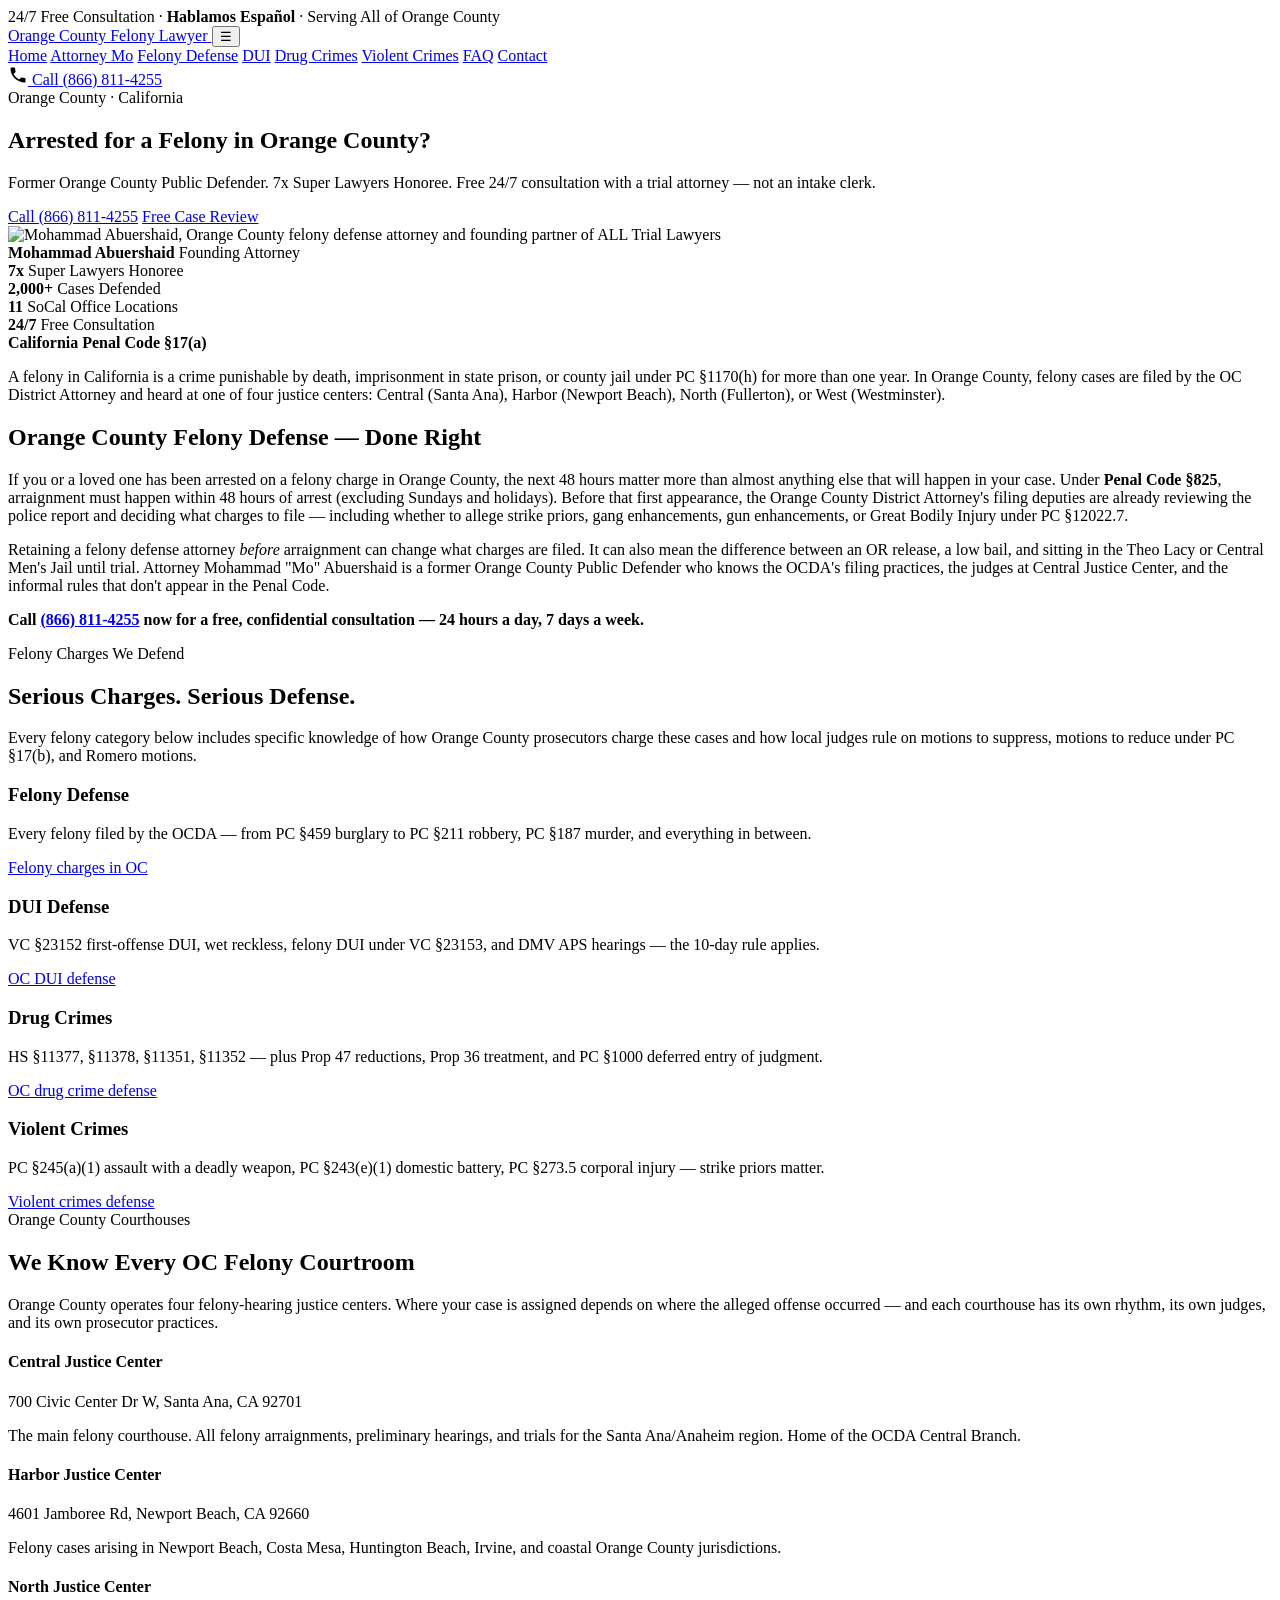
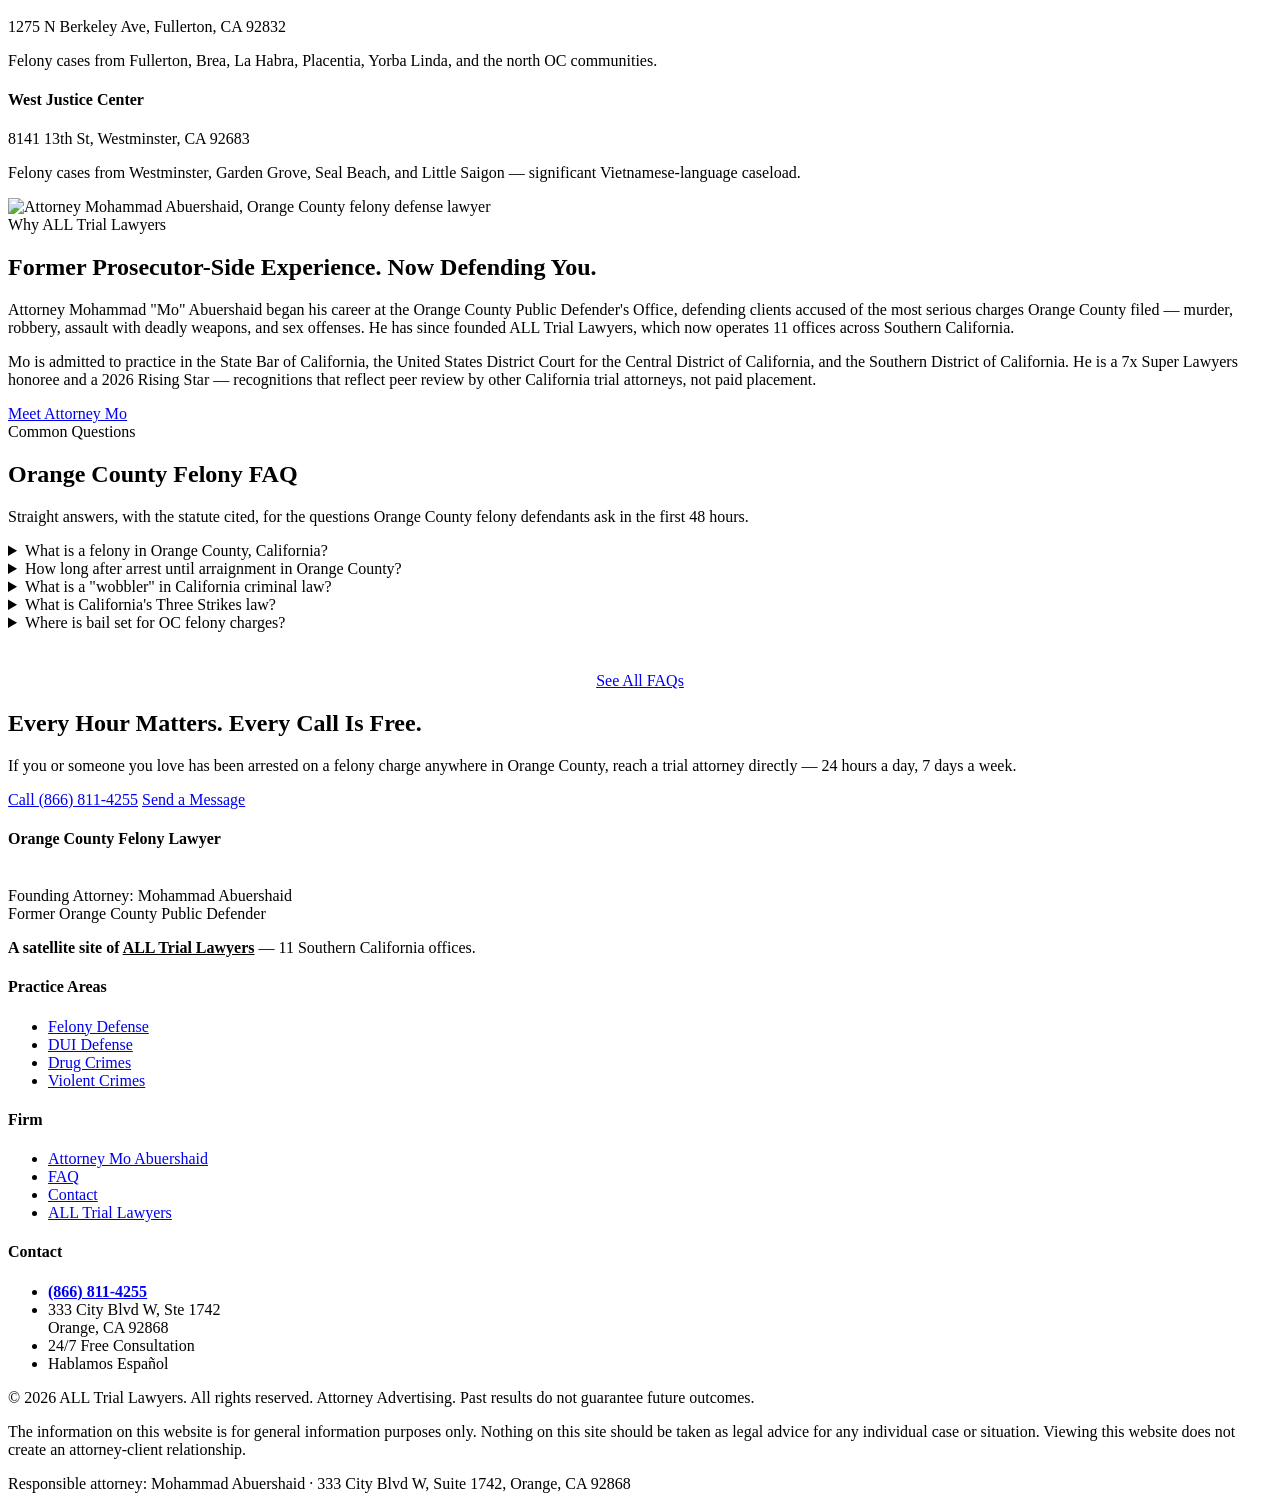
==== index.html @ 7aaa699f "Add files via upload" ====
<!DOCTYPE html>
<html lang="en">
<head>
<meta charset="UTF-8">
<meta name="viewport" content="width=device-width, initial-scale=1.0">
<title>Orange County Felony Lawyer | Mohammad Abuershaid | ALL Trial Lawyers</title>
<meta name="description" content="Facing felony charges in Orange County? Attorney Mohammad Abuershaid — former OC Public Defender, 7x Super Lawyers honoree — defends clients at Central Justice Center, Harbor, North, and West Justice Centers. Call 866-811-4255 for a free consultation.">
<meta name="robots" content="index, follow, max-image-preview:large">
<meta name="author" content="Mohammad Abuershaid">
<link rel="canonical" href="https://orangecountyfelonylawyer.com/">

<!-- Open Graph -->
<meta property="og:type" content="website">
<meta property="og:url" content="https://orangecountyfelonylawyer.com/">
<meta property="og:title" content="Orange County Felony Lawyer | Mohammad Abuershaid">
<meta property="og:description" content="Former OC Public Defender now defending Orange County clients facing felony charges. Free consultation 24/7. Call 866-811-4255.">
<meta property="og:image" content="https://orangecountyfelonylawyer.com/assets/img/mo-abuershaid.png">
<meta property="og:site_name" content="Orange County Felony Lawyer">

<!-- Twitter -->
<meta name="twitter:card" content="summary_large_image">
<meta name="twitter:title" content="Orange County Felony Lawyer | Mohammad Abuershaid">
<meta name="twitter:description" content="Former OC Public Defender. 7x Super Lawyers. Defending felony charges across Orange County.">
<meta name="twitter:image" content="https://orangecountyfelonylawyer.com/assets/img/mo-abuershaid.png">

<!-- Fonts -->
<link rel="preconnect" href="https://fonts.googleapis.com">
<link rel="preconnect" href="https://fonts.gstatic.com" crossorigin>
<link href="https://fonts.googleapis.com/css2?family=Playfair+Display:wght@600;700;800&family=Source+Sans+3:wght@300;400;500;600;700&display=swap" rel="stylesheet">

<link rel="stylesheet" href="/assets/css/style.css">
<link rel="icon" type="image/png" href="/assets/img/mo-abuershaid.png">

<!-- Schema.org: LegalService + Attorney + WebSite -->
<script type="application/ld+json">
{
  "@context": "https://schema.org",
  "@graph": [
    {
      "@type": "LegalService",
      "@id": "https://orangecountyfelonylawyer.com/#organization",
      "name": "ALL Trial Lawyers — Orange County Felony Defense",
      "alternateName": "Orange County Felony Lawyer",
      "url": "https://orangecountyfelonylawyer.com/",
      "logo": "https://orangecountyfelonylawyer.com/assets/img/mo-abuershaid.png",
      "image": "https://orangecountyfelonylawyer.com/assets/img/mo-abuershaid.png",
      "telephone": "+1-866-811-4255",
      "priceRange": "Free Consultation",
      "description": "Orange County felony defense law firm founded by former OC Public Defender Mohammad Abuershaid. Defending clients at Central Justice Center, Harbor, North, and West Justice Centers.",
      "address": {
        "@type": "PostalAddress",
        "streetAddress": "333 City Blvd W, Suite 1742",
        "addressLocality": "Orange",
        "addressRegion": "CA",
        "postalCode": "92868",
        "addressCountry": "US"
      },
      "areaServed": [
        {"@type": "AdministrativeArea", "name": "Orange County"},
        {"@type": "City", "name": "Santa Ana"},
        {"@type": "City", "name": "Anaheim"},
        {"@type": "City", "name": "Irvine"},
        {"@type": "City", "name": "Newport Beach"},
        {"@type": "City", "name": "Huntington Beach"},
        {"@type": "City", "name": "Westminster"},
        {"@type": "City", "name": "Fullerton"}
      ],
      "openingHoursSpecification": {
        "@type": "OpeningHoursSpecification",
        "dayOfWeek": ["Monday","Tuesday","Wednesday","Thursday","Friday","Saturday","Sunday"],
        "opens": "00:00",
        "closes": "23:59"
      },
      "sameAs": [
        "https://www.alltriallawyers.com/",
        "https://www.wikidata.org/wiki/Q139051411"
      ]
    },
    {
      "@type": "Attorney",
      "@id": "https://orangecountyfelonylawyer.com/attorney-mo/#attorney",
      "name": "Mohammad Abuershaid",
      "givenName": "Mohammad",
      "familyName": "Abuershaid",
      "jobTitle": "Founding Attorney",
      "image": "https://orangecountyfelonylawyer.com/assets/img/mo-abuershaid.png",
      "url": "https://orangecountyfelonylawyer.com/attorney-mo/",
      "worksFor": {"@id": "https://orangecountyfelonylawyer.com/#organization"},
      "alumniOf": {
        "@type": "EducationalOrganization",
        "name": "Western Michigan University Cooley Law School"
      },
      "knowsAbout": [
        "Felony Defense",
        "DUI Defense",
        "Drug Crimes",
        "Violent Crimes",
        "Criminal Defense",
        "Juvenile Dependency"
      ],
      "award": [
        "Super Lawyers Honoree 2020-2025",
        "Super Lawyers Rising Star 2026"
      ],
      "memberOf": [
        {"@type": "Organization", "name": "State Bar of California"},
        {"@type": "Organization", "name": "Orange County Bar Association"}
      ],
      "sameAs": [
        "https://www.wikidata.org/wiki/Q139051411",
        "https://www.alltriallawyers.com/attorneys/mohammad-abuershaid/"
      ]
    },
    {
      "@type": "WebSite",
      "@id": "https://orangecountyfelonylawyer.com/#website",
      "url": "https://orangecountyfelonylawyer.com/",
      "name": "Orange County Felony Lawyer",
      "publisher": {"@id": "https://orangecountyfelonylawyer.com/#organization"},
      "inLanguage": "en-US"
    },
    {
      "@type": "BreadcrumbList",
      "itemListElement": [
        {"@type": "ListItem", "position": 1, "name": "Home", "item": "https://orangecountyfelonylawyer.com/"}
      ]
    }
  ]
}
</script>

<!-- FAQ Schema -->
<script type="application/ld+json">
{
  "@context": "https://schema.org",
  "@type": "FAQPage",
  "mainEntity": [
    {
      "@type": "Question",
      "name": "What is a felony in Orange County, California?",
      "acceptedAnswer": {
        "@type": "Answer",
        "text": "Under California Penal Code §17(a), a felony is a crime punishable by death, imprisonment in state prison, or imprisonment in county jail under PC §1170(h) for more than one year. Orange County felony cases are prosecuted by the Orange County District Attorney's Office and heard at the Central Justice Center in Santa Ana, Harbor Justice Center in Newport Beach, North Justice Center in Fullerton, or West Justice Center in Westminster, depending on where the offense occurred."
      }
    },
    {
      "@type": "Question",
      "name": "How long do I have after a felony arrest in Orange County before arraignment?",
      "acceptedAnswer": {
        "@type": "Answer",
        "text": "Under California Penal Code §825, a defendant must be arraigned within 48 hours of arrest, excluding Sundays and holidays. In Orange County, arraignments for in-custody felony defendants are typically heard the next court day at the Central Justice Center in Santa Ana. Retaining counsel before arraignment is critical — an attorney can argue for reduced bail, raise constitutional issues, and in some cases negotiate charges before the complaint is filed."
      }
    },
    {
      "@type": "Question",
      "name": "What is a wobbler in California criminal law?",
      "acceptedAnswer": {
        "@type": "Answer",
        "text": "A wobbler is an offense that can be charged as either a felony or a misdemeanor at the prosecutor's discretion. Common Orange County wobblers include PC §245(a)(1) assault with a deadly weapon, PC §459 burglary of a commercial building, and HS §11377 possession of methamphetamine. Under Penal Code §17(b), a defense attorney can file a motion to reduce a wobbler felony to a misdemeanor at preliminary hearing, sentencing, or after probation."
      }
    },
    {
      "@type": "Question",
      "name": "What is Three Strikes in California?",
      "acceptedAnswer": {
        "@type": "Answer",
        "text": "California's Three Strikes Law, codified at Penal Code §§667(b)-(i) and 1170.12, doubles the sentence for any felony if the defendant has one prior serious or violent felony conviction, and imposes 25 years to life for a third qualifying felony. Orange County prosecutors file Three Strikes cases aggressively. A Romero motion (People v. Superior Court (Romero) 13 Cal.4th 497) can ask the judge to strike prior strikes in the interest of justice."
      }
    },
    {
      "@type": "Question",
      "name": "How much does a felony defense lawyer cost in Orange County?",
      "acceptedAnswer": {
        "@type": "Answer",
        "text": "Felony defense fees in Orange County vary by charge severity, expected trial length, and attorney experience. Most private felony defense engagements are handled on a flat-fee basis per stage (pre-filing, through preliminary hearing, through trial). ALL Trial Lawyers offers free confidential consultations at 866-811-4255 and will quote a flat fee after reviewing the specific charges, discovery, and prior record."
      }
    }
  ]
}
</script>
</head>
<body>

<div class="topbar">
  <div class="container">
    24/7 Free Consultation · <strong>Hablamos Español</strong> · Serving All of Orange County
  </div>
</div>

<header class="header" role="banner">
  <div class="header-inner">
    <a href="/" class="logo" aria-label="Orange County Felony Lawyer — Home">
      <span class="logo-main">Orange County</span>
      <span class="logo-sub">Felony Lawyer</span>
    </a>
    <button class="menu-toggle" aria-expanded="false" aria-label="Toggle navigation">☰</button>
    <nav class="nav" role="navigation" aria-label="Main">
      <a href="/">Home</a>
      <a href="/attorney-mo/">Attorney Mo</a>
      <a href="/felony-defense/">Felony Defense</a>
      <a href="/dui-defense/">DUI</a>
      <a href="/drug-crimes/">Drug Crimes</a>
      <a href="/violent-crimes/">Violent Crimes</a>
      <a href="/faq/">FAQ</a>
      <a href="/contact/">Contact</a>
    </nav>
    <a href="tel:+18668114255" class="header-phone">
      <svg xmlns="http://www.w3.org/2000/svg" viewBox="0 0 24 24" width="20" height="20" aria-hidden="true"><path d="M6.62 10.79a15.05 15.05 0 006.59 6.59l2.2-2.2a1 1 0 011.01-.24 11.36 11.36 0 003.58.57 1 1 0 011 1V20a1 1 0 01-1 1A17 17 0 013 4a1 1 0 011-1h3.5a1 1 0 011 1 11.36 11.36 0 00.57 3.58 1 1 0 01-.24 1.01l-2.2 2.2z"/></svg>
      <span class="phone-label">Call</span> (866) 811-4255
    </a>
  </div>
</header>

<main>

<!-- HERO -->
<section class="hero" aria-label="Orange County felony defense — hero">
  <div class="hero-inner">
    <div class="hero-card">
      <span class="hero-eyebrow">Orange County · California</span>
      <h1>Arrested for a Felony in Orange County?</h1>
      <p class="hero-sub">Former Orange County Public Defender. 7x Super Lawyers Honoree. Free 24/7 consultation with a trial attorney — not an intake clerk.</p>
      <div class="hero-cta">
        <a href="tel:+18668114255" class="btn btn-primary">Call (866) 811-4255</a>
        <a href="/contact/" class="btn btn-ghost">Free Case Review</a>
      </div>
    </div>
    <div class="hero-visual">
      <div class="hero-visual-card">
        <img src="/assets/img/mo-abuershaid.png" alt="Mohammad Abuershaid, Orange County felony defense attorney and founding partner of ALL Trial Lawyers" class="hero-visual-img" width="600" height="600">
        <div class="hero-visual-caption">
          <strong>Mohammad Abuershaid</strong>
          <span>Founding Attorney</span>
        </div>
      </div>
    </div>
  </div>
</section>

<!-- TRUST BAR -->
<section class="trust-bar" aria-label="Attorney credentials">
  <div class="container">
    <div class="trust-grid">
      <div class="trust-item">
        <strong>7x</strong>
        <span>Super Lawyers Honoree</span>
      </div>
      <div class="trust-item">
        <strong>2,000+</strong>
        <span>Cases Defended</span>
      </div>
      <div class="trust-item">
        <strong>11</strong>
        <span>SoCal Office Locations</span>
      </div>
      <div class="trust-item">
        <strong>24/7</strong>
        <span>Free Consultation</span>
      </div>
    </div>
  </div>
</section>

<!-- INTRO (answer-first for AEO) -->
<section class="section">
  <div class="container">
    <div class="content-wrap">
      <div class="statute-box">
        <strong>California Penal Code §17(a)</strong>
        <p>A felony in California is a crime punishable by death, imprisonment in state prison, or county jail under PC §1170(h) for more than one year. In Orange County, felony cases are filed by the OC District Attorney and heard at one of four justice centers: Central (Santa Ana), Harbor (Newport Beach), North (Fullerton), or West (Westminster).</p>
      </div>

      <h2>Orange County Felony Defense — Done Right</h2>
      <p>If you or a loved one has been arrested on a felony charge in Orange County, the next 48 hours matter more than almost anything else that will happen in your case. Under <strong>Penal Code §825</strong>, arraignment must happen within 48 hours of arrest (excluding Sundays and holidays). Before that first appearance, the Orange County District Attorney's filing deputies are already reviewing the police report and deciding what charges to file — including whether to allege strike priors, gang enhancements, gun enhancements, or Great Bodily Injury under PC §12022.7.</p>

      <p>Retaining a felony defense attorney <em>before</em> arraignment can change what charges are filed. It can also mean the difference between an OR release, a low bail, and sitting in the Theo Lacy or Central Men's Jail until trial. Attorney Mohammad "Mo" Abuershaid is a former Orange County Public Defender who knows the OCDA's filing practices, the judges at Central Justice Center, and the informal rules that don't appear in the Penal Code.</p>

      <p><strong>Call <a href="tel:+18668114255">(866) 811-4255</a> now for a free, confidential consultation — 24 hours a day, 7 days a week.</strong></p>
    </div>
  </div>
</section>

<!-- PRACTICE AREAS / CHARGE CARDS -->
<section class="section section-alt">
  <div class="container">
    <div class="section-head">
      <span class="section-eyebrow">Felony Charges We Defend</span>
      <h2>Serious Charges. Serious Defense.</h2>
      <p class="section-lead">Every felony category below includes specific knowledge of how Orange County prosecutors charge these cases and how local judges rule on motions to suppress, motions to reduce under PC §17(b), and Romero motions.</p>
    </div>

    <div class="card-grid">
      <article class="card">
        <h3>Felony Defense</h3>
        <p>Every felony filed by the OCDA — from PC §459 burglary to PC §211 robbery, PC §187 murder, and everything in between.</p>
        <a href="/felony-defense/" class="card-link">Felony charges in OC</a>
      </article>

      <article class="card">
        <h3>DUI Defense</h3>
        <p>VC §23152 first-offense DUI, wet reckless, felony DUI under VC §23153, and DMV APS hearings — the 10-day rule applies.</p>
        <a href="/dui-defense/" class="card-link">OC DUI defense</a>
      </article>

      <article class="card">
        <h3>Drug Crimes</h3>
        <p>HS §11377, §11378, §11351, §11352 — plus Prop 47 reductions, Prop 36 treatment, and PC §1000 deferred entry of judgment.</p>
        <a href="/drug-crimes/" class="card-link">OC drug crime defense</a>
      </article>

      <article class="card">
        <h3>Violent Crimes</h3>
        <p>PC §245(a)(1) assault with a deadly weapon, PC §243(e)(1) domestic battery, PC §273.5 corporal injury — strike priors matter.</p>
        <a href="/violent-crimes/" class="card-link">Violent crimes defense</a>
      </article>
    </div>
  </div>
</section>

<!-- ORANGE COUNTY COURTHOUSES (30% unique local content) -->
<section class="section section-navy">
  <div class="container">
    <div class="section-head">
      <span class="section-eyebrow" style="color: var(--orange);">Orange County Courthouses</span>
      <h2>We Know Every OC Felony Courtroom</h2>
      <p class="section-lead">Orange County operates four felony-hearing justice centers. Where your case is assigned depends on where the alleged offense occurred — and each courthouse has its own rhythm, its own judges, and its own prosecutor practices.</p>
    </div>

    <div class="courthouse-grid">
      <div class="courthouse">
        <h4>Central Justice Center</h4>
        <p class="courthouse-addr">700 Civic Center Dr W, Santa Ana, CA 92701</p>
        <p class="courthouse-detail">The main felony courthouse. All felony arraignments, preliminary hearings, and trials for the Santa Ana/Anaheim region. Home of the OCDA Central Branch.</p>
      </div>
      <div class="courthouse">
        <h4>Harbor Justice Center</h4>
        <p class="courthouse-addr">4601 Jamboree Rd, Newport Beach, CA 92660</p>
        <p class="courthouse-detail">Felony cases arising in Newport Beach, Costa Mesa, Huntington Beach, Irvine, and coastal Orange County jurisdictions.</p>
      </div>
      <div class="courthouse">
        <h4>North Justice Center</h4>
        <p class="courthouse-addr">1275 N Berkeley Ave, Fullerton, CA 92832</p>
        <p class="courthouse-detail">Felony cases from Fullerton, Brea, La Habra, Placentia, Yorba Linda, and the north OC communities.</p>
      </div>
      <div class="courthouse">
        <h4>West Justice Center</h4>
        <p class="courthouse-addr">8141 13th St, Westminster, CA 92683</p>
        <p class="courthouse-detail">Felony cases from Westminster, Garden Grove, Seal Beach, and Little Saigon — significant Vietnamese-language caseload.</p>
      </div>
    </div>
  </div>
</section>

<!-- WHY ATL -->
<section class="section">
  <div class="container">
    <div class="two-col">
      <div class="two-col-img">
        <img src="/assets/img/mo-abuershaid.png" alt="Attorney Mohammad Abuershaid, Orange County felony defense lawyer" width="600" height="750">
      </div>
      <div class="two-col-text">
        <span class="section-eyebrow">Why ALL Trial Lawyers</span>
        <h2>Former Prosecutor-Side Experience. Now Defending You.</h2>
        <p>Attorney Mohammad "Mo" Abuershaid began his career at the Orange County Public Defender's Office, defending clients accused of the most serious charges Orange County filed — murder, robbery, assault with deadly weapons, and sex offenses. He has since founded ALL Trial Lawyers, which now operates 11 offices across Southern California.</p>
        <p>Mo is admitted to practice in the State Bar of California, the United States District Court for the Central District of California, and the Southern District of California. He is a 7x Super Lawyers honoree and a 2026 Rising Star — recognitions that reflect peer review by other California trial attorneys, not paid placement.</p>
        <a href="/attorney-mo/" class="btn btn-primary" style="margin-top: 1rem;">Meet Attorney Mo</a>
      </div>
    </div>
  </div>
</section>

<!-- FAQ snapshot -->
<section class="section section-alt">
  <div class="container">
    <div class="section-head">
      <span class="section-eyebrow">Common Questions</span>
      <h2>Orange County Felony FAQ</h2>
      <p class="section-lead">Straight answers, with the statute cited, for the questions Orange County felony defendants ask in the first 48 hours.</p>
    </div>

    <div class="faq-list">
      <details class="faq-item">
        <summary>What is a felony in Orange County, California?</summary>
        <div class="faq-answer">
          <p>Under <strong>California Penal Code §17(a)</strong>, a felony is a crime punishable by death, state prison, or county jail under PC §1170(h) for more than one year.</p>
          <p>Orange County felony cases are prosecuted by the OC District Attorney's Office and heard at one of four justice centers: Central (Santa Ana), Harbor (Newport Beach), North (Fullerton), or West (Westminster). Which courthouse depends on where the alleged offense occurred.</p>
        </div>
      </details>

      <details class="faq-item">
        <summary>How long after arrest until arraignment in Orange County?</summary>
        <div class="faq-answer">
          <p>Under <strong>Penal Code §825</strong>, arraignment must occur within 48 hours of arrest, excluding Sundays and holidays.</p>
          <p>For in-custody felony defendants, OC arraignments are typically at Central Justice Center in Santa Ana the next court day. Retaining counsel before arraignment is critical — an attorney can argue bail, raise constitutional issues, and sometimes negotiate charges before the formal complaint is filed.</p>
        </div>
      </details>

      <details class="faq-item">
        <summary>What is a "wobbler" in California criminal law?</summary>
        <div class="faq-answer">
          <p>A wobbler is an offense a prosecutor may charge as either a felony or a misdemeanor at their discretion.</p>
          <p>Common OC wobblers include PC §245(a)(1) assault with a deadly weapon, PC §459 commercial burglary, and HS §11377 methamphetamine possession. Under <strong>PC §17(b)</strong>, a motion to reduce a wobbler felony to a misdemeanor can be filed at preliminary hearing, at sentencing, or after probation.</p>
        </div>
      </details>

      <details class="faq-item">
        <summary>What is California's Three Strikes law?</summary>
        <div class="faq-answer">
          <p>California's Three Strikes law, codified at <strong>Penal Code §§667(b)–(i) and 1170.12</strong>, doubles the sentence for any felony if the defendant has one prior serious or violent felony conviction, and imposes 25 years to life for a qualifying third felony.</p>
          <p>Orange County prosecutors pursue Three Strikes filings aggressively. A <em>Romero</em> motion (<em>People v. Superior Court (Romero)</em> 13 Cal.4th 497) asks the judge to strike prior strikes in the interest of justice — a critical tool in OC strike cases.</p>
        </div>
      </details>

      <details class="faq-item">
        <summary>Where is bail set for OC felony charges?</summary>
        <div class="faq-answer">
          <p>Orange County uses a uniform bail schedule published by the Superior Court of California, County of Orange, which lists a presumptive bail amount for every felony.</p>
          <p>At arraignment, either side may ask the judge to depart from the schedule. Under <em>In re Humphrey</em> (2021) 11 Cal.5th 135, the court must consider ability to pay and whether non-monetary conditions can secure appearance. An attorney can present employment records, family ties, and community roots to argue for OR release or reduced bail.</p>
        </div>
      </details>
    </div>

    <div style="text-align: center; margin-top: 2.5rem;">
      <a href="/faq/" class="btn btn-primary">See All FAQs</a>
    </div>
  </div>
</section>

<!-- CTA BAND -->
<section class="cta-band">
  <div class="container">
    <h2>Every Hour Matters. Every Call Is Free.</h2>
    <p>If you or someone you love has been arrested on a felony charge anywhere in Orange County, reach a trial attorney directly — 24 hours a day, 7 days a week.</p>
    <a href="tel:+18668114255" class="btn btn-primary">Call (866) 811-4255</a>
    <a href="/contact/" class="btn btn-ghost">Send a Message</a>
  </div>
</section>

</main>

<!-- FOOTER -->
<footer class="footer">
  <div class="container">
    <div class="footer-grid">
      <div class="footer-brand">
        <h4>Orange County Felony Lawyer</h4>
        <p><strong style="color: #fff;">ALL Trial Lawyers</strong><br>
        Founding Attorney: Mohammad Abuershaid<br>
        Former Orange County Public Defender</p>
        <div class="footer-attribution">
          <strong>A satellite site of <a href="https://www.alltriallawyers.com/" style="color: var(--orange);">ALL Trial Lawyers</a></strong> — 11 Southern California offices.
        </div>
      </div>

      <div>
        <h4>Practice Areas</h4>
        <ul>
          <li><a href="/felony-defense/">Felony Defense</a></li>
          <li><a href="/dui-defense/">DUI Defense</a></li>
          <li><a href="/drug-crimes/">Drug Crimes</a></li>
          <li><a href="/violent-crimes/">Violent Crimes</a></li>
        </ul>
      </div>

      <div>
        <h4>Firm</h4>
        <ul>
          <li><a href="/attorney-mo/">Attorney Mo Abuershaid</a></li>
          <li><a href="/faq/">FAQ</a></li>
          <li><a href="/contact/">Contact</a></li>
          <li><a href="https://www.alltriallawyers.com/">ALL Trial Lawyers</a></li>
        </ul>
      </div>

      <div>
        <h4>Contact</h4>
        <ul>
          <li><a href="tel:+18668114255"><strong>(866) 811-4255</strong></a></li>
          <li>333 City Blvd W, Ste 1742<br>Orange, CA 92868</li>
          <li>24/7 Free Consultation</li>
          <li>Hablamos Español</li>
        </ul>
      </div>
    </div>

    <div class="footer-bottom">
      <p>&copy; 2026 ALL Trial Lawyers. All rights reserved. Attorney Advertising. Past results do not guarantee future outcomes.</p>
      <p>The information on this website is for general information purposes only. Nothing on this site should be taken as legal advice for any individual case or situation. Viewing this website does not create an attorney-client relationship.</p>
      <p>Responsible attorney: Mohammad Abuershaid · 333 City Blvd W, Suite 1742, Orange, CA 92868</p>
    </div>
  </div>
</footer>

<script src="/assets/js/site.js"></script>
</body>
</html>
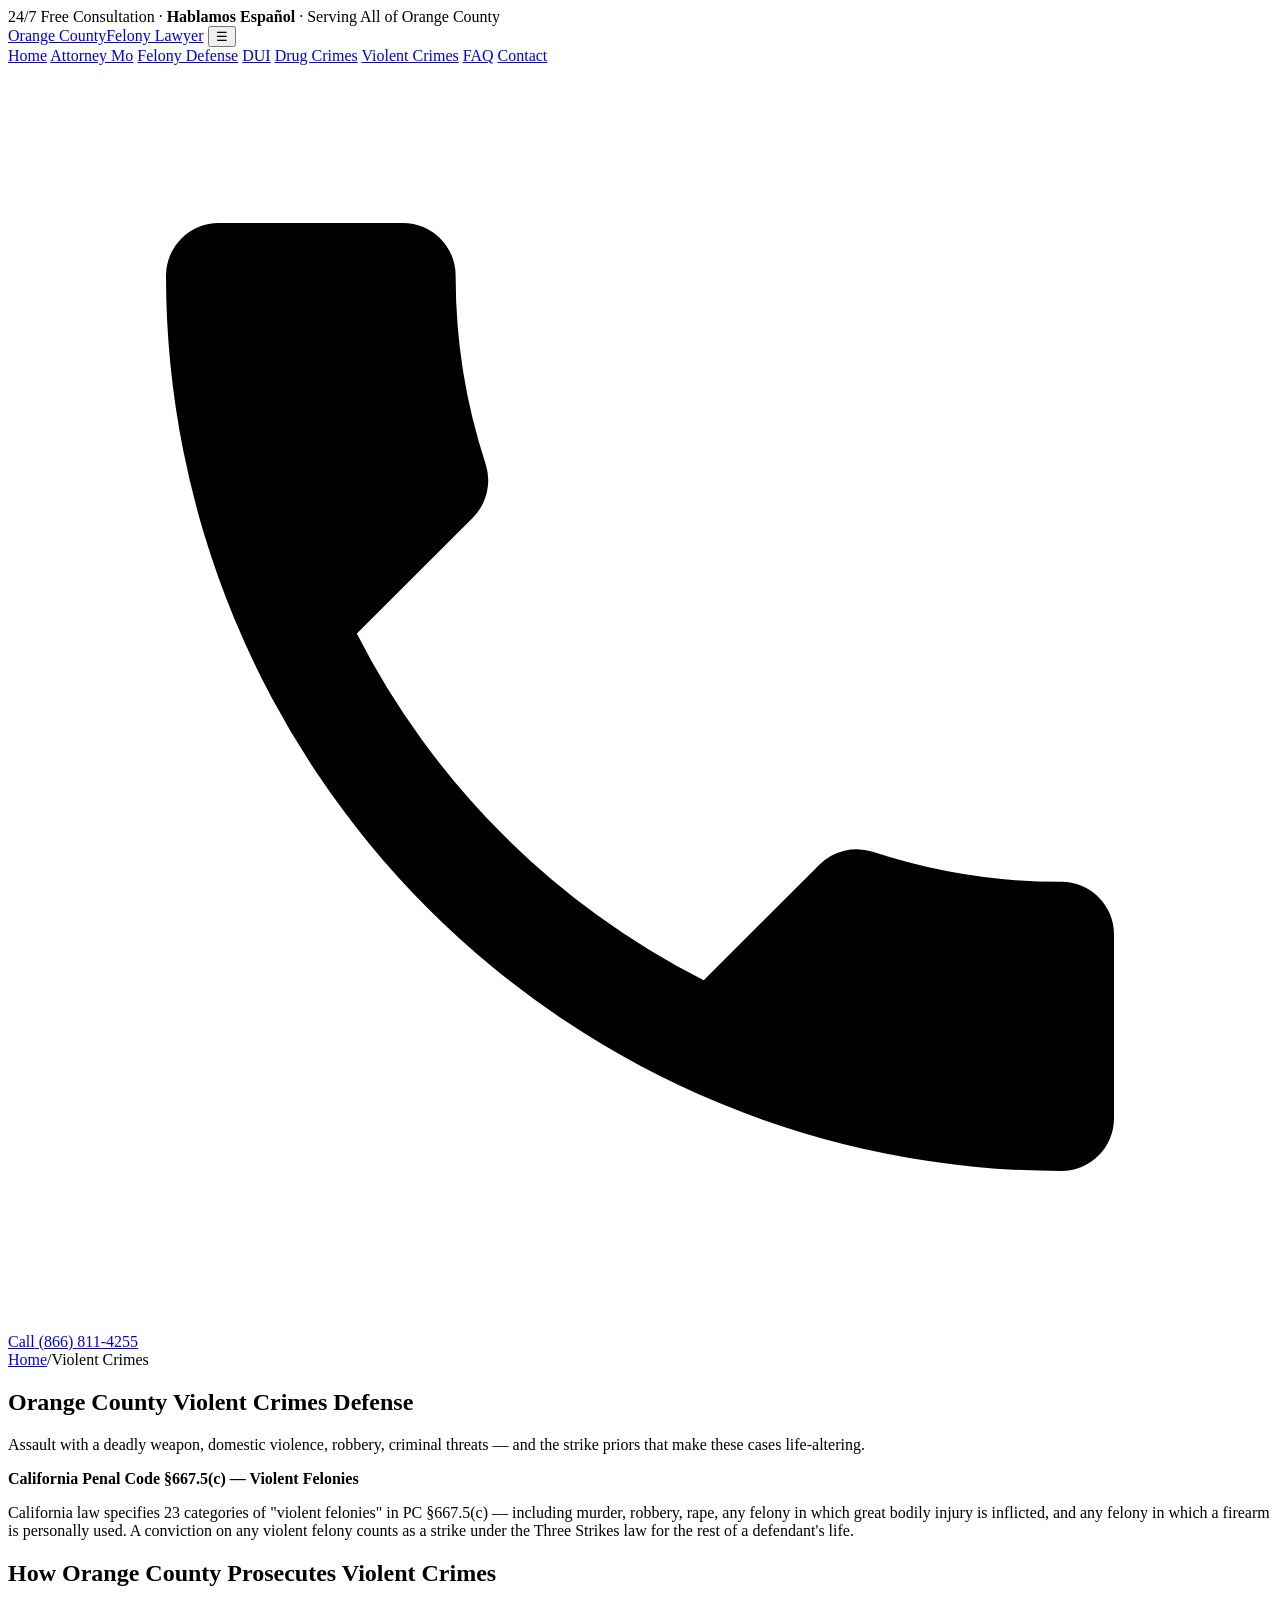
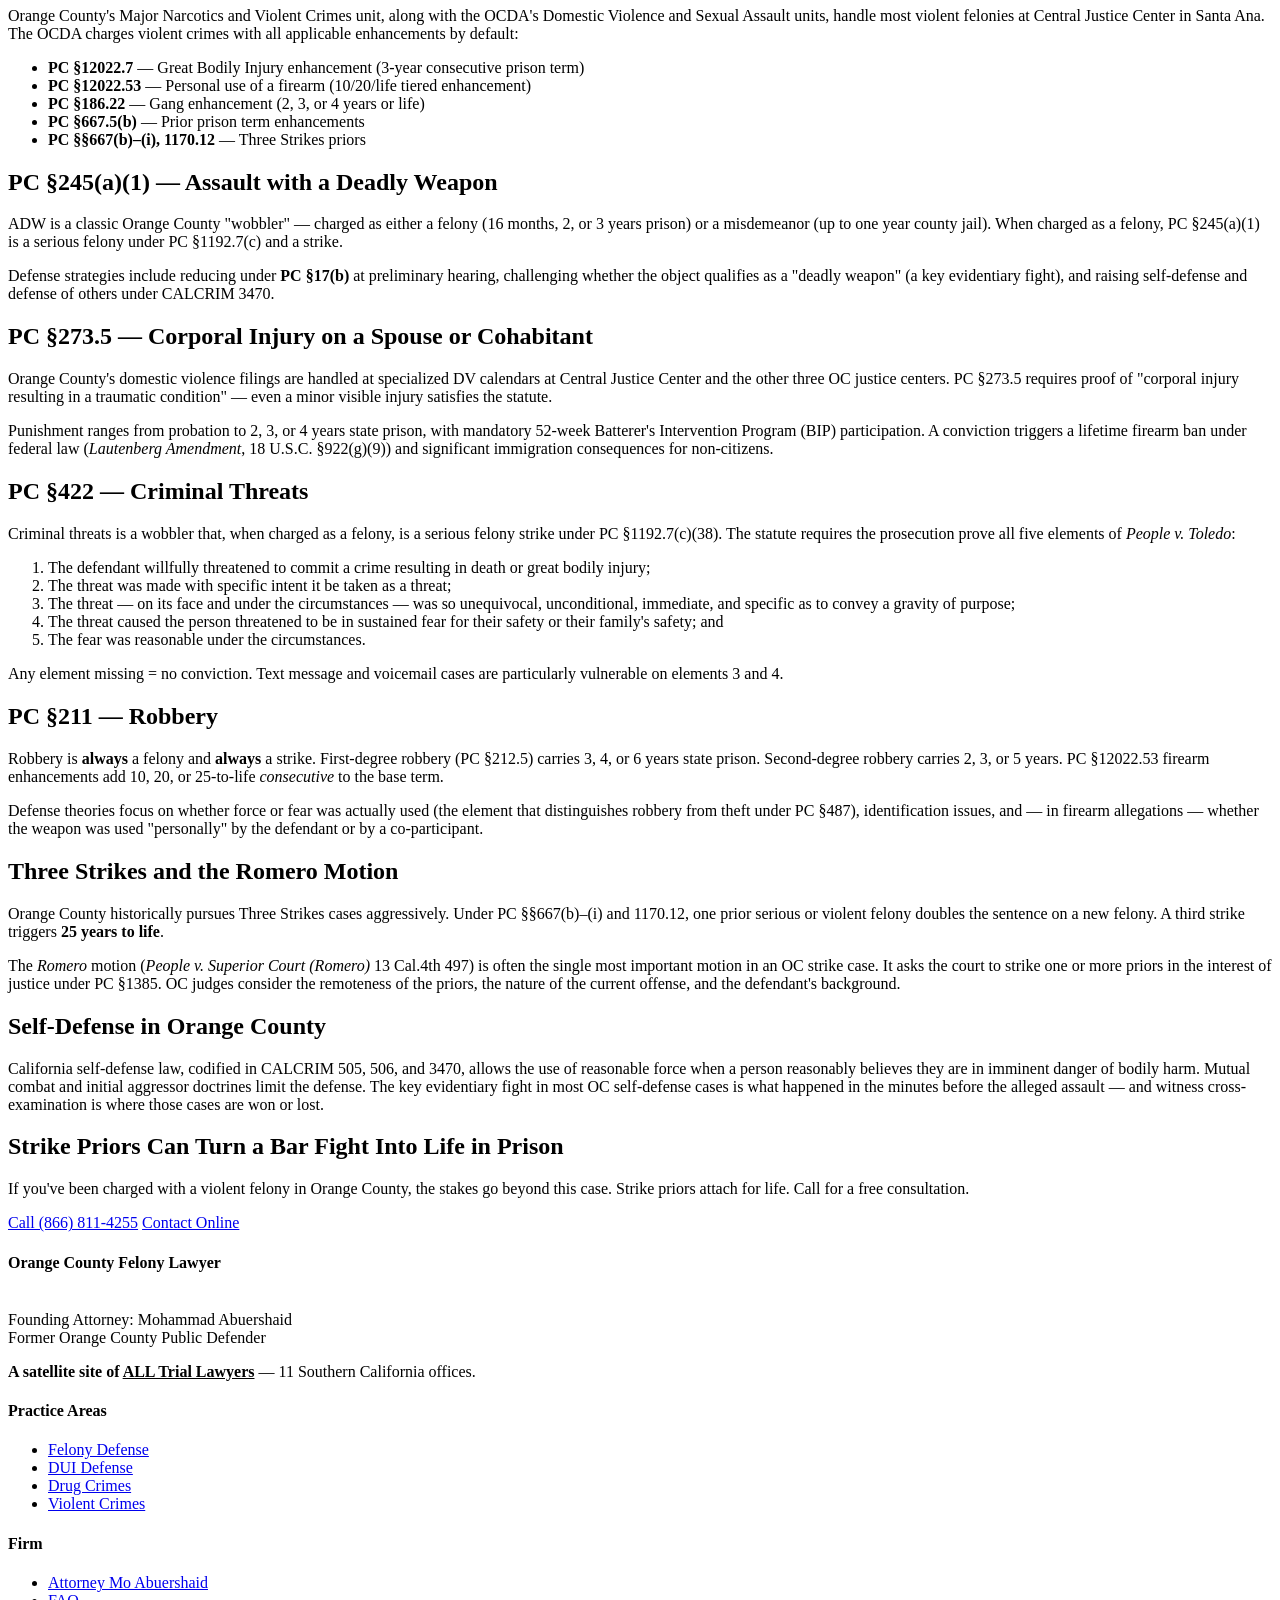
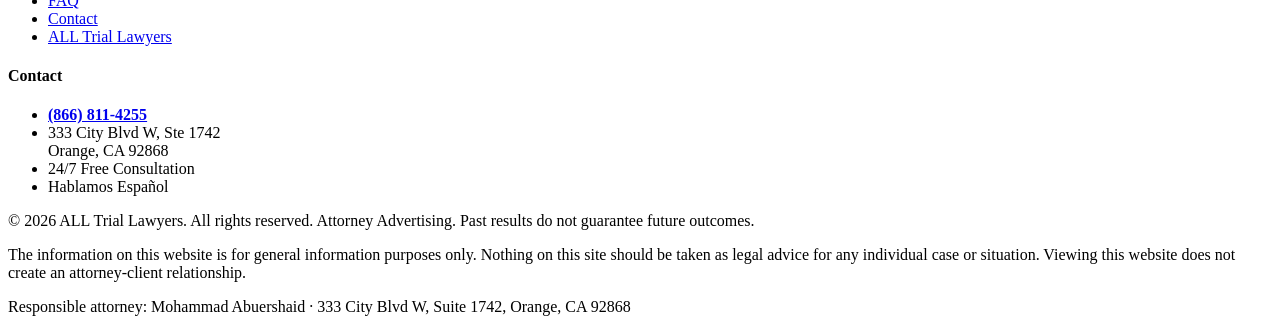
==== commit ffcd01f5: "Add files via upload" ====
--- a/index.html
+++ b/index.html
@@ -3,179 +3,31 @@
 <head>
 <meta charset="UTF-8">
 <meta name="viewport" content="width=device-width, initial-scale=1.0">
-<title>Orange County Felony Lawyer | Mohammad Abuershaid | ALL Trial Lawyers</title>
-<meta name="description" content="Facing felony charges in Orange County? Attorney Mohammad Abuershaid — former OC Public Defender, 7x Super Lawyers honoree — defends clients at Central Justice Center, Harbor, North, and West Justice Centers. Call 866-811-4255 for a free consultation.">
+<title>Orange County Violent Crimes Lawyer | ADW, Domestic Violence, Robbery</title>
+<meta name="description" content="Orange County violent crime defense — PC §245(a)(1) assault with deadly weapon, PC §273.5 domestic violence, PC §211 robbery, strike priors. (866) 811-4255.">
 <meta name="robots" content="index, follow, max-image-preview:large">
-<meta name="author" content="Mohammad Abuershaid">
-<link rel="canonical" href="https://orangecountyfelonylawyer.com/">
+<link rel="canonical" href="https://orangecountyfelonylawyer.com/violent-crimes/">
 
-<!-- Open Graph -->
-<meta property="og:type" content="website">
-<meta property="og:url" content="https://orangecountyfelonylawyer.com/">
-<meta property="og:title" content="Orange County Felony Lawyer | Mohammad Abuershaid">
-<meta property="og:description" content="Former OC Public Defender now defending Orange County clients facing felony charges. Free consultation 24/7. Call 866-811-4255.">
+<meta property="og:type" content="article">
+<meta property="og:url" content="https://orangecountyfelonylawyer.com/violent-crimes/">
+<meta property="og:title" content="Orange County Violent Crimes Defense Attorney">
+<meta property="og:description" content="Orange County violent crime defense — PC §245(a)(1) assault with deadly weapon, PC §273.5 domestic violence, PC §211 robbery, strike priors. (866) 811-4255.">
 <meta property="og:image" content="https://orangecountyfelonylawyer.com/assets/img/mo-abuershaid.png">
-<meta property="og:site_name" content="Orange County Felony Lawyer">
 
-<!-- Twitter -->
-<meta name="twitter:card" content="summary_large_image">
-<meta name="twitter:title" content="Orange County Felony Lawyer | Mohammad Abuershaid">
-<meta name="twitter:description" content="Former OC Public Defender. 7x Super Lawyers. Defending felony charges across Orange County.">
-<meta name="twitter:image" content="https://orangecountyfelonylawyer.com/assets/img/mo-abuershaid.png">
-
-<!-- Fonts -->
 <link rel="preconnect" href="https://fonts.googleapis.com">
 <link rel="preconnect" href="https://fonts.gstatic.com" crossorigin>
 <link href="https://fonts.googleapis.com/css2?family=Playfair+Display:wght@600;700;800&family=Source+Sans+3:wght@300;400;500;600;700&display=swap" rel="stylesheet">
-
 <link rel="stylesheet" href="/assets/css/style.css">
 <link rel="icon" type="image/png" href="/assets/img/mo-abuershaid.png">
 
-<!-- Schema.org: LegalService + Attorney + WebSite -->
 <script type="application/ld+json">
 {
   "@context": "https://schema.org",
-  "@graph": [
-    {
-      "@type": "LegalService",
-      "@id": "https://orangecountyfelonylawyer.com/#organization",
-      "name": "ALL Trial Lawyers — Orange County Felony Defense",
-      "alternateName": "Orange County Felony Lawyer",
-      "url": "https://orangecountyfelonylawyer.com/",
-      "logo": "https://orangecountyfelonylawyer.com/assets/img/mo-abuershaid.png",
-      "image": "https://orangecountyfelonylawyer.com/assets/img/mo-abuershaid.png",
-      "telephone": "+1-866-811-4255",
-      "priceRange": "Free Consultation",
-      "description": "Orange County felony defense law firm founded by former OC Public Defender Mohammad Abuershaid. Defending clients at Central Justice Center, Harbor, North, and West Justice Centers.",
-      "address": {
-        "@type": "PostalAddress",
-        "streetAddress": "333 City Blvd W, Suite 1742",
-        "addressLocality": "Orange",
-        "addressRegion": "CA",
-        "postalCode": "92868",
-        "addressCountry": "US"
-      },
-      "areaServed": [
-        {"@type": "AdministrativeArea", "name": "Orange County"},
-        {"@type": "City", "name": "Santa Ana"},
-        {"@type": "City", "name": "Anaheim"},
-        {"@type": "City", "name": "Irvine"},
-        {"@type": "City", "name": "Newport Beach"},
-        {"@type": "City", "name": "Huntington Beach"},
-        {"@type": "City", "name": "Westminster"},
-        {"@type": "City", "name": "Fullerton"}
-      ],
-      "openingHoursSpecification": {
-        "@type": "OpeningHoursSpecification",
-        "dayOfWeek": ["Monday","Tuesday","Wednesday","Thursday","Friday","Saturday","Sunday"],
-        "opens": "00:00",
-        "closes": "23:59"
-      },
-      "sameAs": [
-        "https://www.alltriallawyers.com/",
-        "https://www.wikidata.org/wiki/Q139051411"
-      ]
-    },
-    {
-      "@type": "Attorney",
-      "@id": "https://orangecountyfelonylawyer.com/attorney-mo/#attorney",
-      "name": "Mohammad Abuershaid",
-      "givenName": "Mohammad",
-      "familyName": "Abuershaid",
-      "jobTitle": "Founding Attorney",
-      "image": "https://orangecountyfelonylawyer.com/assets/img/mo-abuershaid.png",
-      "url": "https://orangecountyfelonylawyer.com/attorney-mo/",
-      "worksFor": {"@id": "https://orangecountyfelonylawyer.com/#organization"},
-      "alumniOf": {
-        "@type": "EducationalOrganization",
-        "name": "Western Michigan University Cooley Law School"
-      },
-      "knowsAbout": [
-        "Felony Defense",
-        "DUI Defense",
-        "Drug Crimes",
-        "Violent Crimes",
-        "Criminal Defense",
-        "Juvenile Dependency"
-      ],
-      "award": [
-        "Super Lawyers Honoree 2020-2025",
-        "Super Lawyers Rising Star 2026"
-      ],
-      "memberOf": [
-        {"@type": "Organization", "name": "State Bar of California"},
-        {"@type": "Organization", "name": "Orange County Bar Association"}
-      ],
-      "sameAs": [
-        "https://www.wikidata.org/wiki/Q139051411",
-        "https://www.alltriallawyers.com/attorneys/mohammad-abuershaid/"
-      ]
-    },
-    {
-      "@type": "WebSite",
-      "@id": "https://orangecountyfelonylawyer.com/#website",
-      "url": "https://orangecountyfelonylawyer.com/",
-      "name": "Orange County Felony Lawyer",
-      "publisher": {"@id": "https://orangecountyfelonylawyer.com/#organization"},
-      "inLanguage": "en-US"
-    },
-    {
-      "@type": "BreadcrumbList",
-      "itemListElement": [
-        {"@type": "ListItem", "position": 1, "name": "Home", "item": "https://orangecountyfelonylawyer.com/"}
-      ]
-    }
-  ]
-}
-</script>
-
-<!-- FAQ Schema -->
-<script type="application/ld+json">
-{
-  "@context": "https://schema.org",
-  "@type": "FAQPage",
-  "mainEntity": [
-    {
-      "@type": "Question",
-      "name": "What is a felony in Orange County, California?",
-      "acceptedAnswer": {
-        "@type": "Answer",
-        "text": "Under California Penal Code §17(a), a felony is a crime punishable by death, imprisonment in state prison, or imprisonment in county jail under PC §1170(h) for more than one year. Orange County felony cases are prosecuted by the Orange County District Attorney's Office and heard at the Central Justice Center in Santa Ana, Harbor Justice Center in Newport Beach, North Justice Center in Fullerton, or West Justice Center in Westminster, depending on where the offense occurred."
-      }
-    },
-    {
-      "@type": "Question",
-      "name": "How long do I have after a felony arrest in Orange County before arraignment?",
-      "acceptedAnswer": {
-        "@type": "Answer",
-        "text": "Under California Penal Code §825, a defendant must be arraigned within 48 hours of arrest, excluding Sundays and holidays. In Orange County, arraignments for in-custody felony defendants are typically heard the next court day at the Central Justice Center in Santa Ana. Retaining counsel before arraignment is critical — an attorney can argue for reduced bail, raise constitutional issues, and in some cases negotiate charges before the complaint is filed."
-      }
-    },
-    {
-      "@type": "Question",
-      "name": "What is a wobbler in California criminal law?",
-      "acceptedAnswer": {
-        "@type": "Answer",
-        "text": "A wobbler is an offense that can be charged as either a felony or a misdemeanor at the prosecutor's discretion. Common Orange County wobblers include PC §245(a)(1) assault with a deadly weapon, PC §459 burglary of a commercial building, and HS §11377 possession of methamphetamine. Under Penal Code §17(b), a defense attorney can file a motion to reduce a wobbler felony to a misdemeanor at preliminary hearing, sentencing, or after probation."
-      }
-    },
-    {
-      "@type": "Question",
-      "name": "What is Three Strikes in California?",
-      "acceptedAnswer": {
-        "@type": "Answer",
-        "text": "California's Three Strikes Law, codified at Penal Code §§667(b)-(i) and 1170.12, doubles the sentence for any felony if the defendant has one prior serious or violent felony conviction, and imposes 25 years to life for a third qualifying felony. Orange County prosecutors file Three Strikes cases aggressively. A Romero motion (People v. Superior Court (Romero) 13 Cal.4th 497) can ask the judge to strike prior strikes in the interest of justice."
-      }
-    },
-    {
-      "@type": "Question",
-      "name": "How much does a felony defense lawyer cost in Orange County?",
-      "acceptedAnswer": {
-        "@type": "Answer",
-        "text": "Felony defense fees in Orange County vary by charge severity, expected trial length, and attorney experience. Most private felony defense engagements are handled on a flat-fee basis per stage (pre-filing, through preliminary hearing, through trial). ALL Trial Lawyers offers free confidential consultations at 866-811-4255 and will quote a flat fee after reviewing the specific charges, discovery, and prior record."
-      }
-    }
-  ]
+  "@type": "Service",
+  "serviceType": "Violent Crimes Defense",
+  "name": "Orange County Violent Crimes Defense",
+  "provider": {"@type": "Attorney", "name": "Mohammad Abuershaid", "url": "https://orangecountyfelonylawyer.com/attorney-mo/"},
+  "areaServed": {"@type": "AdministrativeArea", "name": "Orange County, California"}
 }
 </script>
 </head>
@@ -187,14 +39,11 @@
   </div>
 </div>
 
-<header class="header" role="banner">
+<header class="header">
   <div class="header-inner">
-    <a href="/" class="logo" aria-label="Orange County Felony Lawyer — Home">
-      <span class="logo-main">Orange County</span>
-      <span class="logo-sub">Felony Lawyer</span>
-    </a>
+    <a href="/" class="logo"><span class="logo-main">Orange County</span><span class="logo-sub">Felony Lawyer</span></a>
     <button class="menu-toggle" aria-expanded="false" aria-label="Toggle navigation">☰</button>
-    <nav class="nav" role="navigation" aria-label="Main">
+    <nav class="nav" aria-label="Main">
       <a href="/">Home</a>
       <a href="/attorney-mo/">Attorney Mo</a>
       <a href="/felony-defense/">Felony Defense</a>
@@ -205,7 +54,7 @@
       <a href="/contact/">Contact</a>
     </nav>
     <a href="tel:+18668114255" class="header-phone">
-      <svg xmlns="http://www.w3.org/2000/svg" viewBox="0 0 24 24" width="20" height="20" aria-hidden="true"><path d="M6.62 10.79a15.05 15.05 0 006.59 6.59l2.2-2.2a1 1 0 011.01-.24 11.36 11.36 0 003.58.57 1 1 0 011 1V20a1 1 0 01-1 1A17 17 0 013 4a1 1 0 011-1h3.5a1 1 0 011 1 11.36 11.36 0 00.57 3.58 1 1 0 01-.24 1.01l-2.2 2.2z"/></svg>
+      <svg xmlns="http://www.w3.org/2000/svg" viewBox="0 0 24 24"><path d="M6.62 10.79a15.05 15.05 0 006.59 6.59l2.2-2.2a1 1 0 011.01-.24 11.36 11.36 0 003.58.57 1 1 0 011 1V20a1 1 0 01-1 1A17 17 0 013 4a1 1 0 011-1h3.5a1 1 0 011 1 11.36 11.36 0 00.57 3.58 1 1 0 01-.24 1.01l-2.2 2.2z"/></svg>
       <span class="phone-label">Call</span> (866) 811-4255
     </a>
   </div>
@@ -213,245 +62,88 @@
 
 <main>
 
-<!-- HERO -->
-<section class="hero" aria-label="Orange County felony defense — hero">
-  <div class="hero-inner">
-    <div class="hero-card">
-      <span class="hero-eyebrow">Orange County · California</span>
-      <h1>Arrested for a Felony in Orange County?</h1>
-      <p class="hero-sub">Former Orange County Public Defender. 7x Super Lawyers Honoree. Free 24/7 consultation with a trial attorney — not an intake clerk.</p>
-      <div class="hero-cta">
-        <a href="tel:+18668114255" class="btn btn-primary">Call (866) 811-4255</a>
-        <a href="/contact/" class="btn btn-ghost">Free Case Review</a>
+<section class="page-header">
+  <div class="page-header-inner">
+    <div class="breadcrumbs">
+      <a href="/">Home</a><span>/</span>Violent Crimes
+    </div>
+    <h1>Orange County Violent Crimes Defense</h1>
+    <p>Assault with a deadly weapon, domestic violence, robbery, criminal threats — and the strike priors that make these cases life-altering.</p>
+  </div>
+</section>
+
+
+<section class="section">
+  <div class="container">
+    <div class="content-wrap">
+
+      <div class="statute-box">
+        <strong>California Penal Code §667.5(c) — Violent Felonies</strong>
+        <p>California law specifies 23 categories of "violent felonies" in PC §667.5(c) — including murder, robbery, rape, any felony in which great bodily injury is inflicted, and any felony in which a firearm is personally used. A conviction on any violent felony counts as a strike under the Three Strikes law for the rest of a defendant's life.</p>
       </div>
-    </div>
-    <div class="hero-visual">
-      <div class="hero-visual-card">
-        <img src="/assets/img/mo-abuershaid.png" alt="Mohammad Abuershaid, Orange County felony defense attorney and founding partner of ALL Trial Lawyers" class="hero-visual-img" width="600" height="600">
-        <div class="hero-visual-caption">
-          <strong>Mohammad Abuershaid</strong>
-          <span>Founding Attorney</span>
-        </div>
-      </div>
+
+      <h2>How Orange County Prosecutes Violent Crimes</h2>
+      <p>Orange County's Major Narcotics and Violent Crimes unit, along with the OCDA's Domestic Violence and Sexual Assault units, handle most violent felonies at Central Justice Center in Santa Ana. The OCDA charges violent crimes with all applicable enhancements by default:</p>
+      <ul>
+        <li><strong>PC §12022.7</strong> — Great Bodily Injury enhancement (3-year consecutive prison term)</li>
+        <li><strong>PC §12022.53</strong> — Personal use of a firearm (10/20/life tiered enhancement)</li>
+        <li><strong>PC §186.22</strong> — Gang enhancement (2, 3, or 4 years or life)</li>
+        <li><strong>PC §667.5(b)</strong> — Prior prison term enhancements</li>
+        <li><strong>PC §§667(b)–(i), 1170.12</strong> — Three Strikes priors</li>
+      </ul>
+
+      <h2>PC §245(a)(1) — Assault with a Deadly Weapon</h2>
+      <p>ADW is a classic Orange County "wobbler" — charged as either a felony (16 months, 2, or 3 years prison) or a misdemeanor (up to one year county jail). When charged as a felony, PC §245(a)(1) is a serious felony under PC §1192.7(c) and a strike.</p>
+      <p>Defense strategies include reducing under <strong>PC §17(b)</strong> at preliminary hearing, challenging whether the object qualifies as a "deadly weapon" (a key evidentiary fight), and raising self-defense and defense of others under CALCRIM 3470.</p>
+
+      <h2>PC §273.5 — Corporal Injury on a Spouse or Cohabitant</h2>
+      <p>Orange County's domestic violence filings are handled at specialized DV calendars at Central Justice Center and the other three OC justice centers. PC §273.5 requires proof of "corporal injury resulting in a traumatic condition" — even a minor visible injury satisfies the statute.</p>
+      <p>Punishment ranges from probation to 2, 3, or 4 years state prison, with mandatory 52-week Batterer's Intervention Program (BIP) participation. A conviction triggers a lifetime firearm ban under federal law (<em>Lautenberg Amendment</em>, 18 U.S.C. §922(g)(9)) and significant immigration consequences for non-citizens.</p>
+
+      <h2>PC §422 — Criminal Threats</h2>
+      <p>Criminal threats is a wobbler that, when charged as a felony, is a serious felony strike under PC §1192.7(c)(38). The statute requires the prosecution prove all five elements of <em>People v. Toledo</em>:</p>
+      <ol>
+        <li>The defendant willfully threatened to commit a crime resulting in death or great bodily injury;</li>
+        <li>The threat was made with specific intent it be taken as a threat;</li>
+        <li>The threat — on its face and under the circumstances — was so unequivocal, unconditional, immediate, and specific as to convey a gravity of purpose;</li>
+        <li>The threat caused the person threatened to be in sustained fear for their safety or their family's safety; and</li>
+        <li>The fear was reasonable under the circumstances.</li>
+      </ol>
+      <p>Any element missing = no conviction. Text message and voicemail cases are particularly vulnerable on elements 3 and 4.</p>
+
+      <h2>PC §211 — Robbery</h2>
+      <p>Robbery is <strong>always</strong> a felony and <strong>always</strong> a strike. First-degree robbery (PC §212.5) carries 3, 4, or 6 years state prison. Second-degree robbery carries 2, 3, or 5 years. PC §12022.53 firearm enhancements add 10, 20, or 25-to-life <em>consecutive</em> to the base term.</p>
+      <p>Defense theories focus on whether force or fear was actually used (the element that distinguishes robbery from theft under PC §487), identification issues, and — in firearm allegations — whether the weapon was used "personally" by the defendant or by a co-participant.</p>
+
+      <h2>Three Strikes and the Romero Motion</h2>
+      <p>Orange County historically pursues Three Strikes cases aggressively. Under PC §§667(b)–(i) and 1170.12, one prior serious or violent felony doubles the sentence on a new felony. A third strike triggers <strong>25 years to life</strong>.</p>
+      <p>The <em>Romero</em> motion (<em>People v. Superior Court (Romero)</em> 13 Cal.4th 497) is often the single most important motion in an OC strike case. It asks the court to strike one or more priors in the interest of justice under PC §1385. OC judges consider the remoteness of the priors, the nature of the current offense, and the defendant's background.</p>
+
+      <h2>Self-Defense in Orange County</h2>
+      <p>California self-defense law, codified in CALCRIM 505, 506, and 3470, allows the use of reasonable force when a person reasonably believes they are in imminent danger of bodily harm. Mutual combat and initial aggressor doctrines limit the defense. The key evidentiary fight in most OC self-defense cases is what happened in the minutes before the alleged assault — and witness cross-examination is where those cases are won or lost.</p>
     </div>
   </div>
 </section>
 
-<!-- TRUST BAR -->
-<section class="trust-bar" aria-label="Attorney credentials">
-  <div class="container">
-    <div class="trust-grid">
-      <div class="trust-item">
-        <strong>7x</strong>
-        <span>Super Lawyers Honoree</span>
-      </div>
-      <div class="trust-item">
-        <strong>2,000+</strong>
-        <span>Cases Defended</span>
-      </div>
-      <div class="trust-item">
-        <strong>11</strong>
-        <span>SoCal Office Locations</span>
-      </div>
-      <div class="trust-item">
-        <strong>24/7</strong>
-        <span>Free Consultation</span>
-      </div>
-    </div>
-  </div>
-</section>
-
-<!-- INTRO (answer-first for AEO) -->
-<section class="section">
-  <div class="container">
-    <div class="content-wrap">
-      <div class="statute-box">
-        <strong>California Penal Code §17(a)</strong>
-        <p>A felony in California is a crime punishable by death, imprisonment in state prison, or county jail under PC §1170(h) for more than one year. In Orange County, felony cases are filed by the OC District Attorney and heard at one of four justice centers: Central (Santa Ana), Harbor (Newport Beach), North (Fullerton), or West (Westminster).</p>
-      </div>
-
-      <h2>Orange County Felony Defense — Done Right</h2>
-      <p>If you or a loved one has been arrested on a felony charge in Orange County, the next 48 hours matter more than almost anything else that will happen in your case. Under <strong>Penal Code §825</strong>, arraignment must happen within 48 hours of arrest (excluding Sundays and holidays). Before that first appearance, the Orange County District Attorney's filing deputies are already reviewing the police report and deciding what charges to file — including whether to allege strike priors, gang enhancements, gun enhancements, or Great Bodily Injury under PC §12022.7.</p>
-
-      <p>Retaining a felony defense attorney <em>before</em> arraignment can change what charges are filed. It can also mean the difference between an OR release, a low bail, and sitting in the Theo Lacy or Central Men's Jail until trial. Attorney Mohammad "Mo" Abuershaid is a former Orange County Public Defender who knows the OCDA's filing practices, the judges at Central Justice Center, and the informal rules that don't appear in the Penal Code.</p>
-
-      <p><strong>Call <a href="tel:+18668114255">(866) 811-4255</a> now for a free, confidential consultation — 24 hours a day, 7 days a week.</strong></p>
-    </div>
-  </div>
-</section>
-
-<!-- PRACTICE AREAS / CHARGE CARDS -->
-<section class="section section-alt">
-  <div class="container">
-    <div class="section-head">
-      <span class="section-eyebrow">Felony Charges We Defend</span>
-      <h2>Serious Charges. Serious Defense.</h2>
-      <p class="section-lead">Every felony category below includes specific knowledge of how Orange County prosecutors charge these cases and how local judges rule on motions to suppress, motions to reduce under PC §17(b), and Romero motions.</p>
-    </div>
-
-    <div class="card-grid">
-      <article class="card">
-        <h3>Felony Defense</h3>
-        <p>Every felony filed by the OCDA — from PC §459 burglary to PC §211 robbery, PC §187 murder, and everything in between.</p>
-        <a href="/felony-defense/" class="card-link">Felony charges in OC</a>
-      </article>
-
-      <article class="card">
-        <h3>DUI Defense</h3>
-        <p>VC §23152 first-offense DUI, wet reckless, felony DUI under VC §23153, and DMV APS hearings — the 10-day rule applies.</p>
-        <a href="/dui-defense/" class="card-link">OC DUI defense</a>
-      </article>
-
-      <article class="card">
-        <h3>Drug Crimes</h3>
-        <p>HS §11377, §11378, §11351, §11352 — plus Prop 47 reductions, Prop 36 treatment, and PC §1000 deferred entry of judgment.</p>
-        <a href="/drug-crimes/" class="card-link">OC drug crime defense</a>
-      </article>
-
-      <article class="card">
-        <h3>Violent Crimes</h3>
-        <p>PC §245(a)(1) assault with a deadly weapon, PC §243(e)(1) domestic battery, PC §273.5 corporal injury — strike priors matter.</p>
-        <a href="/violent-crimes/" class="card-link">Violent crimes defense</a>
-      </article>
-    </div>
-  </div>
-</section>
-
-<!-- ORANGE COUNTY COURTHOUSES (30% unique local content) -->
-<section class="section section-navy">
-  <div class="container">
-    <div class="section-head">
-      <span class="section-eyebrow" style="color: var(--orange);">Orange County Courthouses</span>
-      <h2>We Know Every OC Felony Courtroom</h2>
-      <p class="section-lead">Orange County operates four felony-hearing justice centers. Where your case is assigned depends on where the alleged offense occurred — and each courthouse has its own rhythm, its own judges, and its own prosecutor practices.</p>
-    </div>
-
-    <div class="courthouse-grid">
-      <div class="courthouse">
-        <h4>Central Justice Center</h4>
-        <p class="courthouse-addr">700 Civic Center Dr W, Santa Ana, CA 92701</p>
-        <p class="courthouse-detail">The main felony courthouse. All felony arraignments, preliminary hearings, and trials for the Santa Ana/Anaheim region. Home of the OCDA Central Branch.</p>
-      </div>
-      <div class="courthouse">
-        <h4>Harbor Justice Center</h4>
-        <p class="courthouse-addr">4601 Jamboree Rd, Newport Beach, CA 92660</p>
-        <p class="courthouse-detail">Felony cases arising in Newport Beach, Costa Mesa, Huntington Beach, Irvine, and coastal Orange County jurisdictions.</p>
-      </div>
-      <div class="courthouse">
-        <h4>North Justice Center</h4>
-        <p class="courthouse-addr">1275 N Berkeley Ave, Fullerton, CA 92832</p>
-        <p class="courthouse-detail">Felony cases from Fullerton, Brea, La Habra, Placentia, Yorba Linda, and the north OC communities.</p>
-      </div>
-      <div class="courthouse">
-        <h4>West Justice Center</h4>
-        <p class="courthouse-addr">8141 13th St, Westminster, CA 92683</p>
-        <p class="courthouse-detail">Felony cases from Westminster, Garden Grove, Seal Beach, and Little Saigon — significant Vietnamese-language caseload.</p>
-      </div>
-    </div>
-  </div>
-</section>
-
-<!-- WHY ATL -->
-<section class="section">
-  <div class="container">
-    <div class="two-col">
-      <div class="two-col-img">
-        <img src="/assets/img/mo-abuershaid.png" alt="Attorney Mohammad Abuershaid, Orange County felony defense lawyer" width="600" height="750">
-      </div>
-      <div class="two-col-text">
-        <span class="section-eyebrow">Why ALL Trial Lawyers</span>
-        <h2>Former Prosecutor-Side Experience. Now Defending You.</h2>
-        <p>Attorney Mohammad "Mo" Abuershaid began his career at the Orange County Public Defender's Office, defending clients accused of the most serious charges Orange County filed — murder, robbery, assault with deadly weapons, and sex offenses. He has since founded ALL Trial Lawyers, which now operates 11 offices across Southern California.</p>
-        <p>Mo is admitted to practice in the State Bar of California, the United States District Court for the Central District of California, and the Southern District of California. He is a 7x Super Lawyers honoree and a 2026 Rising Star — recognitions that reflect peer review by other California trial attorneys, not paid placement.</p>
-        <a href="/attorney-mo/" class="btn btn-primary" style="margin-top: 1rem;">Meet Attorney Mo</a>
-      </div>
-    </div>
-  </div>
-</section>
-
-<!-- FAQ snapshot -->
-<section class="section section-alt">
-  <div class="container">
-    <div class="section-head">
-      <span class="section-eyebrow">Common Questions</span>
-      <h2>Orange County Felony FAQ</h2>
-      <p class="section-lead">Straight answers, with the statute cited, for the questions Orange County felony defendants ask in the first 48 hours.</p>
-    </div>
-
-    <div class="faq-list">
-      <details class="faq-item">
-        <summary>What is a felony in Orange County, California?</summary>
-        <div class="faq-answer">
-          <p>Under <strong>California Penal Code §17(a)</strong>, a felony is a crime punishable by death, state prison, or county jail under PC §1170(h) for more than one year.</p>
-          <p>Orange County felony cases are prosecuted by the OC District Attorney's Office and heard at one of four justice centers: Central (Santa Ana), Harbor (Newport Beach), North (Fullerton), or West (Westminster). Which courthouse depends on where the alleged offense occurred.</p>
-        </div>
-      </details>
-
-      <details class="faq-item">
-        <summary>How long after arrest until arraignment in Orange County?</summary>
-        <div class="faq-answer">
-          <p>Under <strong>Penal Code §825</strong>, arraignment must occur within 48 hours of arrest, excluding Sundays and holidays.</p>
-          <p>For in-custody felony defendants, OC arraignments are typically at Central Justice Center in Santa Ana the next court day. Retaining counsel before arraignment is critical — an attorney can argue bail, raise constitutional issues, and sometimes negotiate charges before the formal complaint is filed.</p>
-        </div>
-      </details>
-
-      <details class="faq-item">
-        <summary>What is a "wobbler" in California criminal law?</summary>
-        <div class="faq-answer">
-          <p>A wobbler is an offense a prosecutor may charge as either a felony or a misdemeanor at their discretion.</p>
-          <p>Common OC wobblers include PC §245(a)(1) assault with a deadly weapon, PC §459 commercial burglary, and HS §11377 methamphetamine possession. Under <strong>PC §17(b)</strong>, a motion to reduce a wobbler felony to a misdemeanor can be filed at preliminary hearing, at sentencing, or after probation.</p>
-        </div>
-      </details>
-
-      <details class="faq-item">
-        <summary>What is California's Three Strikes law?</summary>
-        <div class="faq-answer">
-          <p>California's Three Strikes law, codified at <strong>Penal Code §§667(b)–(i) and 1170.12</strong>, doubles the sentence for any felony if the defendant has one prior serious or violent felony conviction, and imposes 25 years to life for a qualifying third felony.</p>
-          <p>Orange County prosecutors pursue Three Strikes filings aggressively. A <em>Romero</em> motion (<em>People v. Superior Court (Romero)</em> 13 Cal.4th 497) asks the judge to strike prior strikes in the interest of justice — a critical tool in OC strike cases.</p>
-        </div>
-      </details>
-
-      <details class="faq-item">
-        <summary>Where is bail set for OC felony charges?</summary>
-        <div class="faq-answer">
-          <p>Orange County uses a uniform bail schedule published by the Superior Court of California, County of Orange, which lists a presumptive bail amount for every felony.</p>
-          <p>At arraignment, either side may ask the judge to depart from the schedule. Under <em>In re Humphrey</em> (2021) 11 Cal.5th 135, the court must consider ability to pay and whether non-monetary conditions can secure appearance. An attorney can present employment records, family ties, and community roots to argue for OR release or reduced bail.</p>
-        </div>
-      </details>
-    </div>
-
-    <div style="text-align: center; margin-top: 2.5rem;">
-      <a href="/faq/" class="btn btn-primary">See All FAQs</a>
-    </div>
-  </div>
-</section>
-
-<!-- CTA BAND -->
 <section class="cta-band">
   <div class="container">
-    <h2>Every Hour Matters. Every Call Is Free.</h2>
-    <p>If you or someone you love has been arrested on a felony charge anywhere in Orange County, reach a trial attorney directly — 24 hours a day, 7 days a week.</p>
+    <h2>Strike Priors Can Turn a Bar Fight Into Life in Prison</h2>
+    <p>If you've been charged with a violent felony in Orange County, the stakes go beyond this case. Strike priors attach for life. Call for a free consultation.</p>
     <a href="tel:+18668114255" class="btn btn-primary">Call (866) 811-4255</a>
-    <a href="/contact/" class="btn btn-ghost">Send a Message</a>
+    <a href="/contact/" class="btn btn-ghost">Contact Online</a>
   </div>
 </section>
 
 </main>
 
-<!-- FOOTER -->
 <footer class="footer">
   <div class="container">
     <div class="footer-grid">
       <div class="footer-brand">
         <h4>Orange County Felony Lawyer</h4>
-        <p><strong style="color: #fff;">ALL Trial Lawyers</strong><br>
-        Founding Attorney: Mohammad Abuershaid<br>
-        Former Orange County Public Defender</p>
-        <div class="footer-attribution">
-          <strong>A satellite site of <a href="https://www.alltriallawyers.com/" style="color: var(--orange);">ALL Trial Lawyers</a></strong> — 11 Southern California offices.
-        </div>
+        <p><strong style="color: #fff;">ALL Trial Lawyers</strong><br>Founding Attorney: Mohammad Abuershaid<br>Former Orange County Public Defender</p>
+        <div class="footer-attribution"><strong>A satellite site of <a href="https://www.alltriallawyers.com/" style="color: var(--orange);">ALL Trial Lawyers</a></strong> — 11 Southern California offices.</div>
       </div>
-
       <div>
         <h4>Practice Areas</h4>
         <ul>
@@ -461,7 +153,6 @@
           <li><a href="/violent-crimes/">Violent Crimes</a></li>
         </ul>
       </div>
-
       <div>
         <h4>Firm</h4>
         <ul>
@@ -471,7 +162,6 @@
           <li><a href="https://www.alltriallawyers.com/">ALL Trial Lawyers</a></li>
         </ul>
       </div>
-
       <div>
         <h4>Contact</h4>
         <ul>
@@ -482,7 +172,6 @@
         </ul>
       </div>
     </div>
-
     <div class="footer-bottom">
       <p>&copy; 2026 ALL Trial Lawyers. All rights reserved. Attorney Advertising. Past results do not guarantee future outcomes.</p>
       <p>The information on this website is for general information purposes only. Nothing on this site should be taken as legal advice for any individual case or situation. Viewing this website does not create an attorney-client relationship.</p>
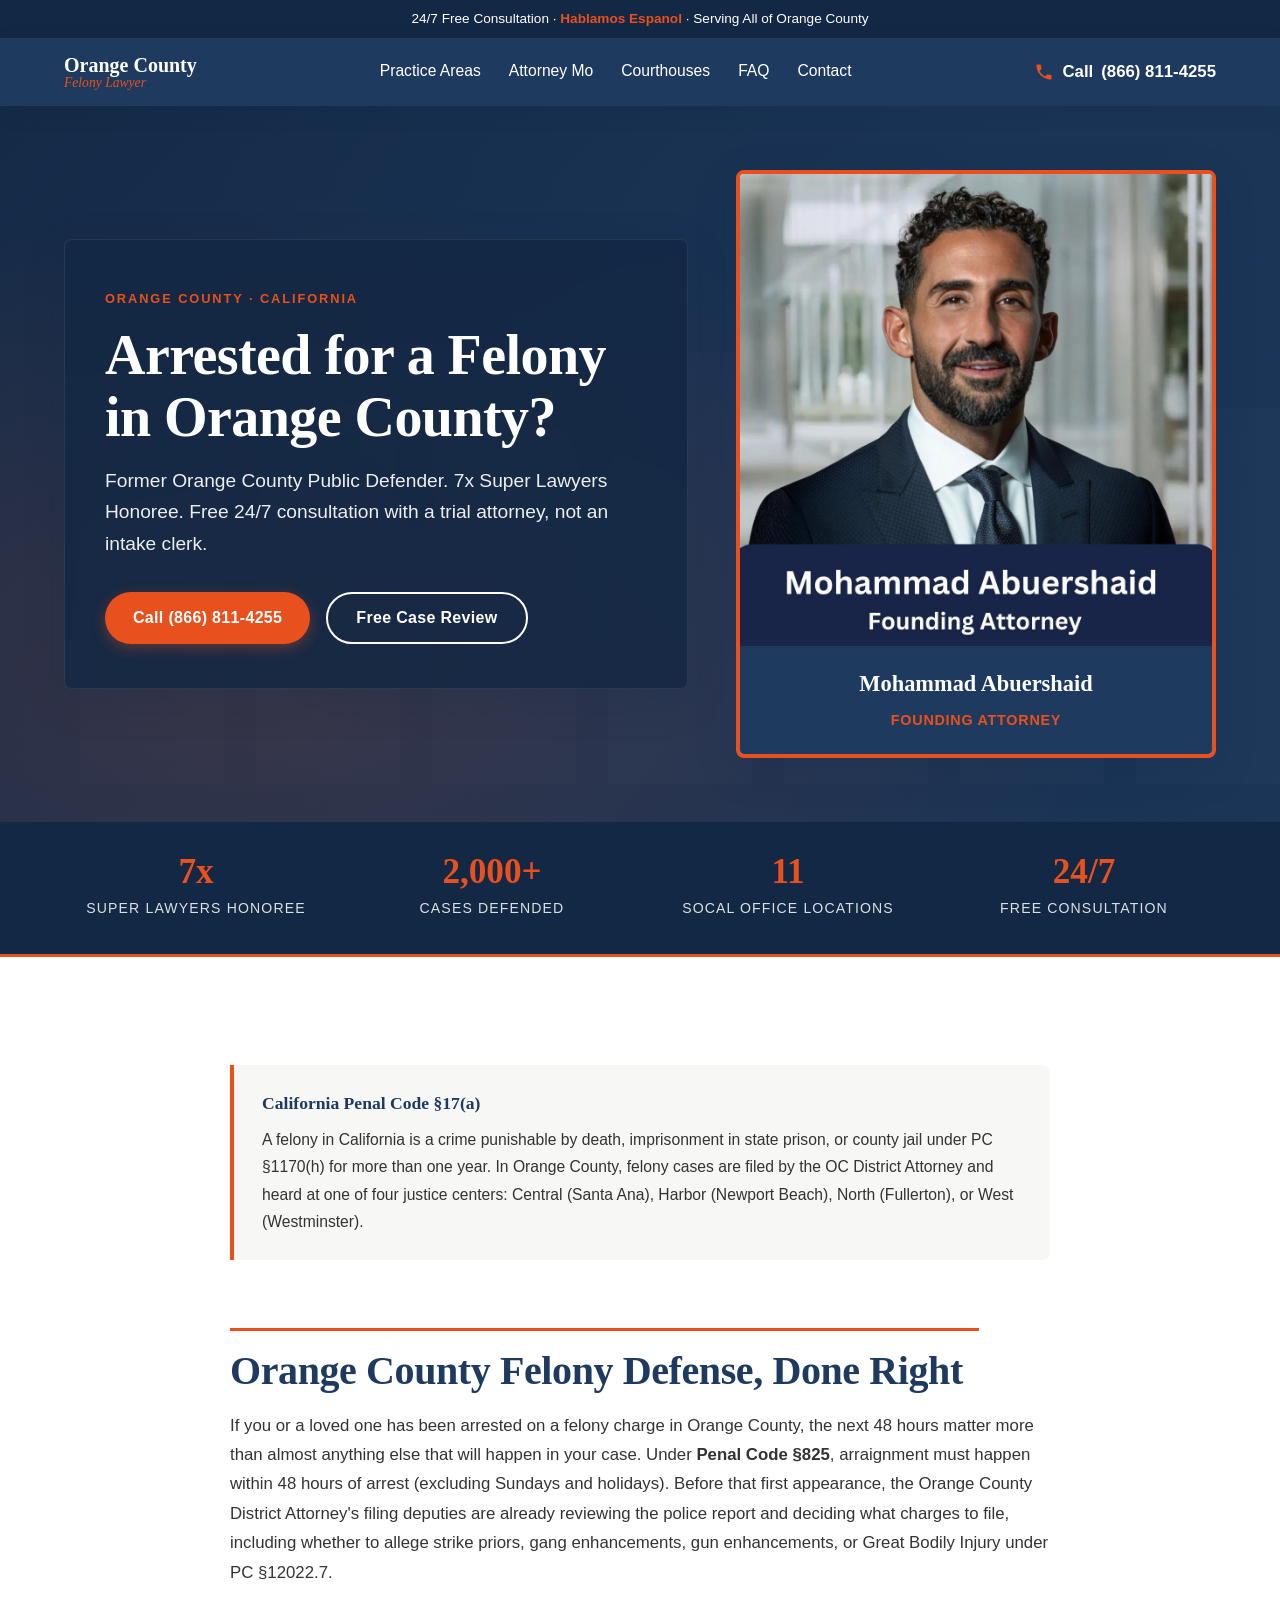
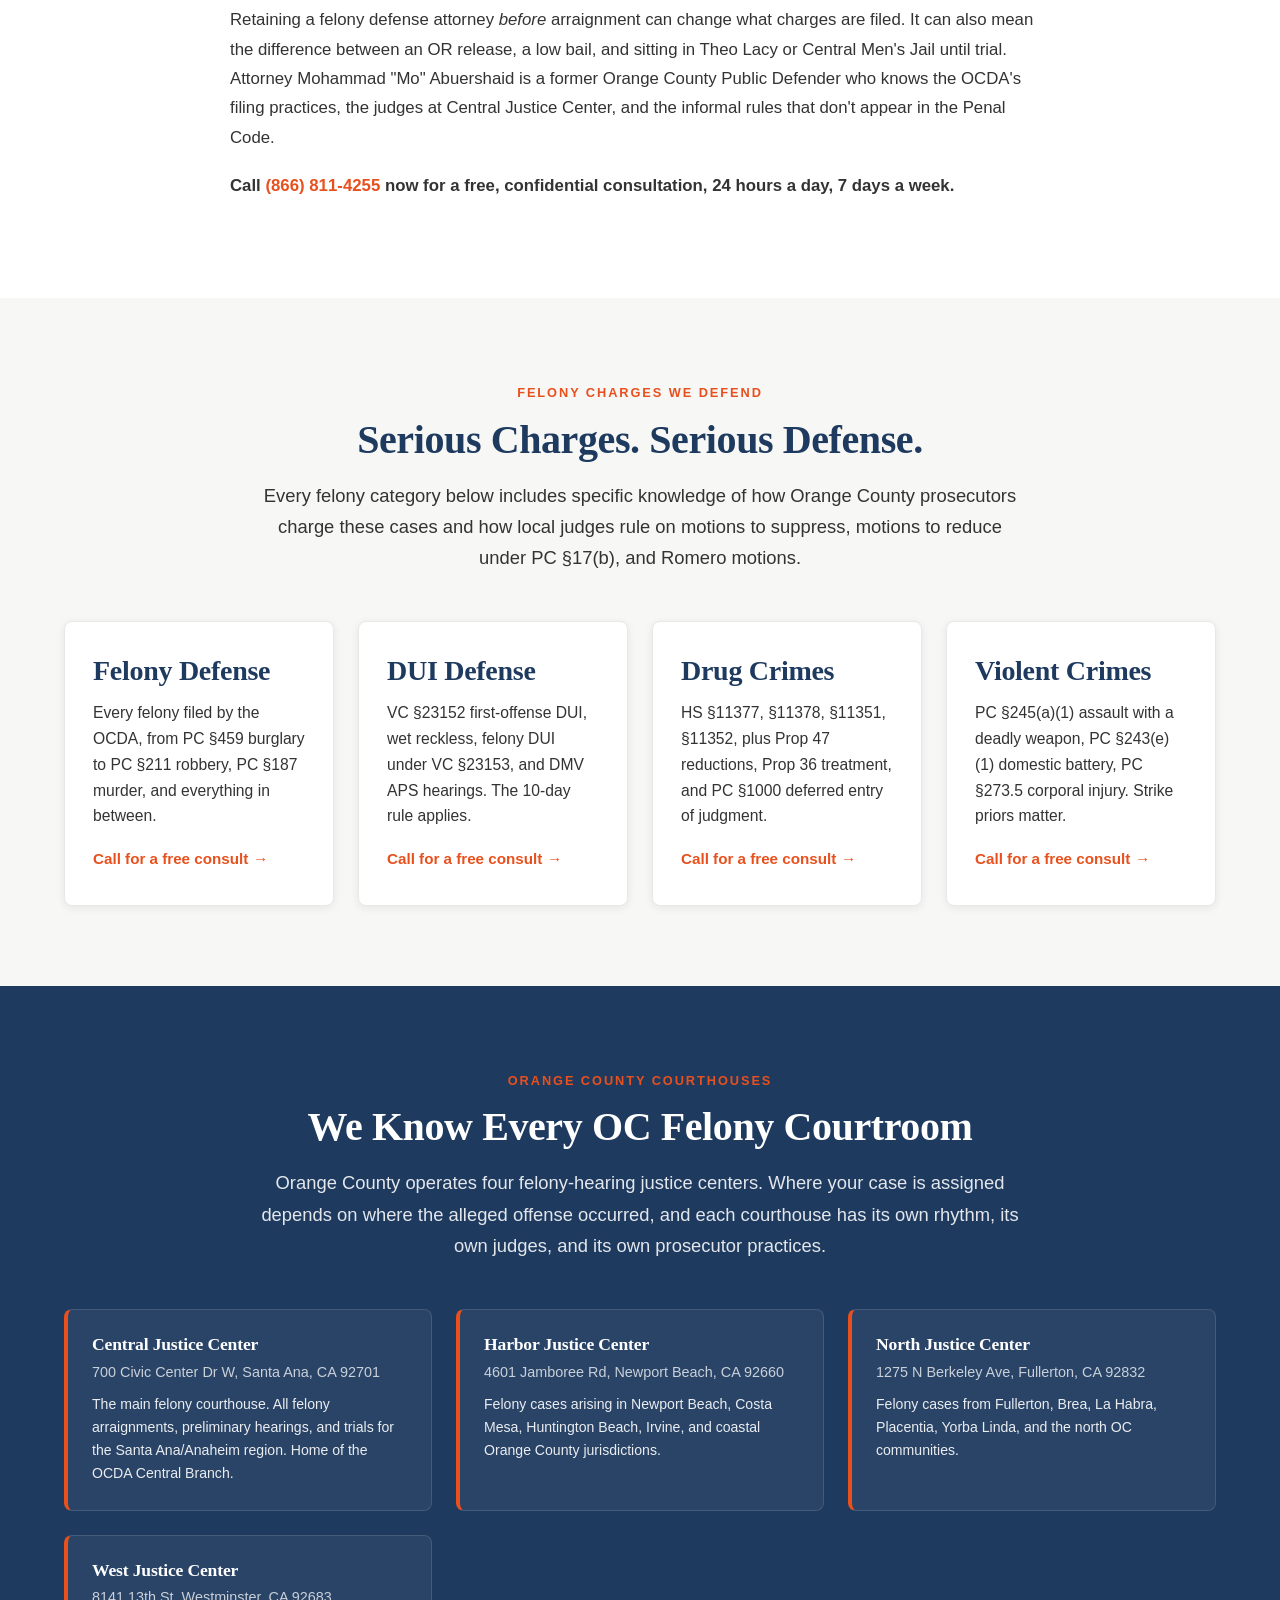
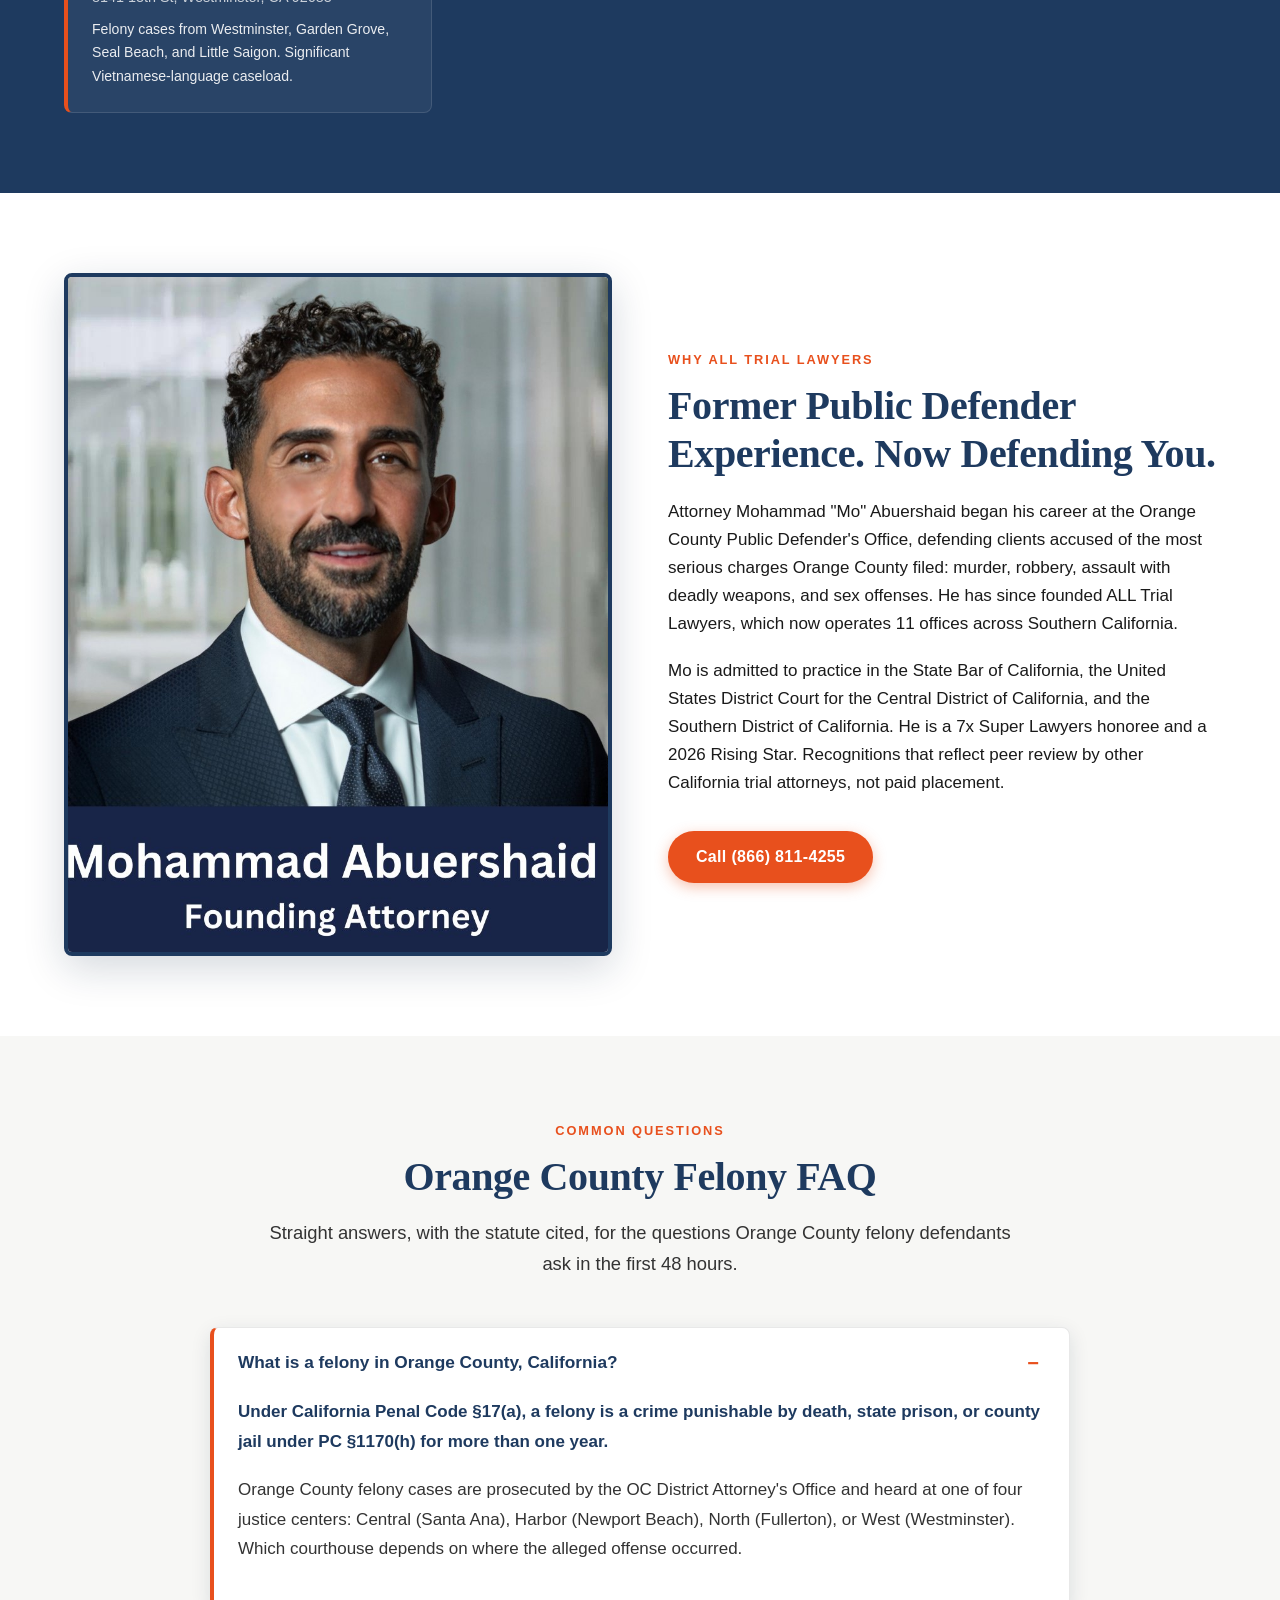
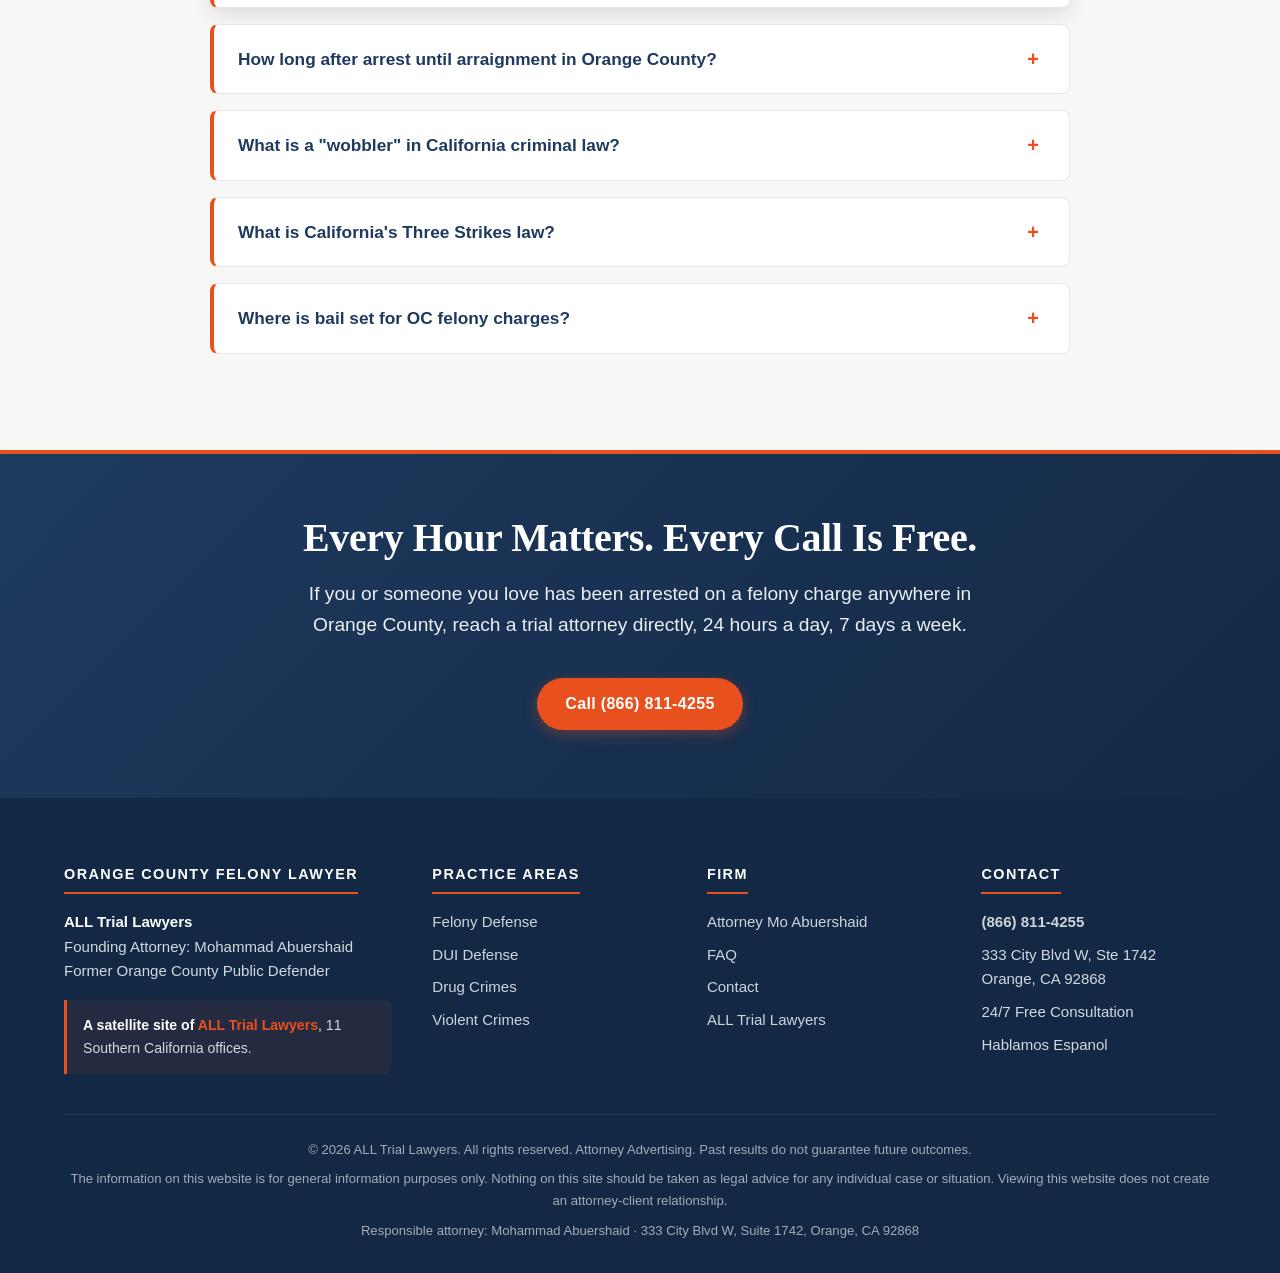
==== commit a9b24175: "Add files via upload" ====
--- a/index.html
+++ b/index.html
@@ -3,31 +3,1112 @@
 <head>
 <meta charset="UTF-8">
 <meta name="viewport" content="width=device-width, initial-scale=1.0">
-<title>Orange County Violent Crimes Lawyer | ADW, Domestic Violence, Robbery</title>
-<meta name="description" content="Orange County violent crime defense — PC §245(a)(1) assault with deadly weapon, PC §273.5 domestic violence, PC §211 robbery, strike priors. (866) 811-4255.">
+<title>Orange County Felony Lawyer | Mohammad Abuershaid | ALL Trial Lawyers</title>
+<meta name="description" content="Facing felony charges in Orange County? Attorney Mohammad Abuershaid - former OC Public Defender, 7x Super Lawyers honoree - defends clients at Central Justice Center, Harbor, North, and West Justice Centers. Call 866-811-4255 for a free consultation.">
 <meta name="robots" content="index, follow, max-image-preview:large">
-<link rel="canonical" href="https://orangecountyfelonylawyer.com/violent-crimes/">
-
-<meta property="og:type" content="article">
-<meta property="og:url" content="https://orangecountyfelonylawyer.com/violent-crimes/">
-<meta property="og:title" content="Orange County Violent Crimes Defense Attorney">
-<meta property="og:description" content="Orange County violent crime defense — PC §245(a)(1) assault with deadly weapon, PC §273.5 domestic violence, PC §211 robbery, strike priors. (866) 811-4255.">
-<meta property="og:image" content="https://orangecountyfelonylawyer.com/assets/img/mo-abuershaid.png">
+<meta name="author" content="Mohammad Abuershaid">
+<link rel="canonical" href="https://orangecountyfelonylawyer.com/">
+
+<meta property="og:type" content="website">
+<meta property="og:url" content="https://orangecountyfelonylawyer.com/">
+<meta property="og:title" content="Orange County Felony Lawyer | Mohammad Abuershaid">
+<meta property="og:description" content="Former OC Public Defender now defending Orange County clients facing felony charges. Free consultation 24/7. Call 866-811-4255.">
+<meta property="og:site_name" content="Orange County Felony Lawyer">
+
+<meta name="twitter:card" content="summary_large_image">
+<meta name="twitter:title" content="Orange County Felony Lawyer | Mohammad Abuershaid">
+<meta name="twitter:description" content="Former OC Public Defender. 7x Super Lawyers. Defending felony charges across Orange County.">
 
 <link rel="preconnect" href="https://fonts.googleapis.com">
 <link rel="preconnect" href="https://fonts.gstatic.com" crossorigin>
 <link href="https://fonts.googleapis.com/css2?family=Playfair+Display:wght@600;700;800&family=Source+Sans+3:wght@300;400;500;600;700&display=swap" rel="stylesheet">
-<link rel="stylesheet" href="/assets/css/style.css">
-<link rel="icon" type="image/png" href="/assets/img/mo-abuershaid.png">
+
+<style>
+/* ================================================
+   orangecountyfelonylawyer.com
+   ALL Trial Lawyers — Brand System
+   Navy #1e3a5f | Orange #e8501d | White
+   ================================================ */
+
+:root {
+  --navy: #1e3a5f;
+  --navy-dark: #132844;
+  --navy-light: #2a4d7a;
+  --orange: #e8501d;
+  --orange-hover: #c63f12;
+  --white: #ffffff;
+  --off-white: #f7f7f5;
+  --gray-light: #e8e8e8;
+  --gray-mid: #767676;
+  --gray-dark: #333333;
+  --text: #1a1a1a;
+  --shadow-sm: 0 2px 8px rgba(19, 40, 68, 0.08);
+  --shadow-md: 0 6px 20px rgba(19, 40, 68, 0.12);
+  --shadow-lg: 0 12px 40px rgba(19, 40, 68, 0.18);
+  --radius: 8px;
+  --radius-pill: 999px;
+  --container: 1200px;
+  --font-display: 'Playfair Display', Georgia, 'Times New Roman', serif;
+  --font-body: 'Source Sans 3', -apple-system, BlinkMacSystemFont, 'Segoe UI', sans-serif;
+}
+
+* {
+  margin: 0;
+  padding: 0;
+  box-sizing: border-box;
+}
+
+html {
+  scroll-behavior: smooth;
+}
+
+body {
+  font-family: var(--font-body);
+  font-size: 17px;
+  line-height: 1.65;
+  color: var(--text);
+  background: var(--white);
+  -webkit-font-smoothing: antialiased;
+  -moz-osx-font-smoothing: grayscale;
+}
+
+img {
+  max-width: 100%;
+  height: auto;
+  display: block;
+}
+
+a {
+  color: var(--orange);
+  text-decoration: none;
+  transition: color 0.2s ease;
+}
+
+a:hover {
+  color: var(--orange-hover);
+}
+
+h1, h2, h3, h4, h5, h6 {
+  font-family: var(--font-display);
+  font-weight: 700;
+  line-height: 1.2;
+  color: var(--navy);
+  letter-spacing: -0.01em;
+}
+
+h1 { font-size: clamp(2.25rem, 4.5vw, 3.75rem); }
+h2 { font-size: clamp(1.75rem, 3.2vw, 2.5rem); margin-bottom: 1rem; }
+h3 { font-size: clamp(1.35rem, 2.2vw, 1.75rem); margin-bottom: 0.75rem; }
+h4 { font-size: 1.2rem; margin-bottom: 0.5rem; }
+
+p { margin-bottom: 1.15rem; }
+
+.container {
+  max-width: var(--container);
+  margin: 0 auto;
+  padding: 0 1.5rem;
+}
+
+/* ================================================
+   TOP BAR + HEADER
+   ================================================ */
+.topbar {
+  background: var(--navy-dark);
+  color: var(--white);
+  font-size: 0.85rem;
+  padding: 0.5rem 0;
+  text-align: center;
+}
+
+.topbar strong { color: var(--orange); }
+
+.header {
+  background: var(--navy);
+  color: var(--white);
+  padding: 0.85rem 0;
+  position: sticky;
+  top: 0;
+  z-index: 100;
+  box-shadow: var(--shadow-md);
+}
+
+.header-inner {
+  max-width: var(--container);
+  margin: 0 auto;
+  padding: 0 1.5rem;
+  display: flex;
+  align-items: center;
+  justify-content: space-between;
+  gap: 2rem;
+}
+
+.logo {
+  font-family: var(--font-display);
+  font-size: 1.25rem;
+  line-height: 1.1;
+  color: var(--white);
+  font-weight: 700;
+}
+
+.logo-main { display: block; }
+.logo-sub {
+  display: block;
+  font-size: 0.85rem;
+  color: var(--orange);
+  font-weight: 400;
+  font-style: italic;
+}
+
+.nav {
+  display: flex;
+  gap: 1.75rem;
+  align-items: center;
+}
+
+.nav a {
+  color: var(--white);
+  font-weight: 500;
+  font-size: 0.98rem;
+  padding: 0.4rem 0;
+  border-bottom: 2px solid transparent;
+  transition: border-color 0.2s ease;
+}
+
+.nav a:hover,
+.nav a.active {
+  color: var(--white);
+  border-bottom-color: var(--orange);
+}
+
+.header-phone {
+  display: flex;
+  align-items: center;
+  gap: 0.5rem;
+  color: var(--white);
+  font-weight: 700;
+  font-size: 1.05rem;
+  white-space: nowrap;
+}
+
+.header-phone svg {
+  fill: var(--orange);
+  width: 20px;
+  height: 20px;
+  flex-shrink: 0;
+  display: inline-block;
+  vertical-align: middle;
+}
+
+.menu-toggle {
+  display: none;
+  background: none;
+  border: 0;
+  color: var(--white);
+  font-size: 1.25rem;
+  line-height: 1;
+  cursor: pointer;
+  padding: 0.5rem 0.65rem;
+  width: 42px;
+  height: 42px;
+  align-items: center;
+  justify-content: center;
+}
+
+/* ================================================
+   HERO
+   ================================================ */
+.hero {
+  position: relative;
+  min-height: 620px;
+  background:
+    linear-gradient(135deg, rgba(19, 40, 68, 0.88) 0%, rgba(30, 58, 95, 0.72) 100%),
+    url('data:image/svg+xml;utf8,<svg xmlns="http://www.w3.org/2000/svg" viewBox="0 0 1600 900"><defs><linearGradient id="g" x1="0" y1="0" x2="1" y2="1"><stop offset="0" stop-color="%231e3a5f"/><stop offset="1" stop-color="%23132844"/></linearGradient></defs><rect width="1600" height="900" fill="url(%23g)"/><g fill="%23ffffff" opacity="0.06"><rect x="100" y="400" width="180" height="450"/><rect x="320" y="350" width="180" height="500"/><rect x="540" y="380" width="180" height="470"/><rect x="760" y="330" width="180" height="520"/><rect x="980" y="370" width="180" height="480"/><rect x="1200" y="350" width="180" height="500"/><rect x="1420" y="400" width="180" height="450"/><polygon points="80,400 100,380 280,380 280,400" /><polygon points="300,350 320,330 500,330 500,350" /><polygon points="520,380 540,360 720,360 720,380" /><polygon points="740,330 760,310 940,310 940,330" /><polygon points="960,370 980,350 1160,350 1160,370" /><polygon points="1180,350 1200,330 1380,330 1380,350" /><polygon points="1400,400 1420,380 1600,380 1600,400" /></g></svg>');
+  background-size: cover;
+  background-position: center;
+  color: var(--white);
+  display: flex;
+  align-items: center;
+  padding: 4rem 0;
+  overflow: hidden;
+}
+
+.hero::before {
+  content: "";
+  position: absolute;
+  inset: 0;
+  background:
+    radial-gradient(ellipse at 20% 80%, rgba(232, 80, 29, 0.15), transparent 60%),
+    radial-gradient(ellipse at 85% 20%, rgba(30, 58, 95, 0.4), transparent 60%);
+  pointer-events: none;
+}
+
+.hero-inner {
+  position: relative;
+  max-width: var(--container);
+  margin: 0 auto;
+  padding: 0 1.5rem;
+  display: grid;
+  grid-template-columns: 1.3fr 1fr;
+  gap: 3rem;
+  align-items: center;
+  width: 100%;
+}
+
+.hero-card {
+  background: rgba(19, 40, 68, 0.82);
+  backdrop-filter: blur(6px);
+  padding: 2.75rem 2.5rem;
+  border-radius: var(--radius);
+  border: 1px solid rgba(255, 255, 255, 0.08);
+  box-shadow: var(--shadow-lg);
+}
+
+.hero-eyebrow {
+  display: inline-block;
+  color: var(--orange);
+  font-size: 0.8rem;
+  font-weight: 700;
+  letter-spacing: 0.15em;
+  text-transform: uppercase;
+  margin-bottom: 1rem;
+}
+
+.hero h1 {
+  color: var(--white);
+  font-size: clamp(2.25rem, 4.5vw, 3.5rem);
+  margin-bottom: 1rem;
+  line-height: 1.1;
+}
+
+.hero-sub {
+  font-size: 1.2rem;
+  opacity: 0.92;
+  margin-bottom: 2rem;
+  font-weight: 300;
+}
+
+.hero-cta {
+  display: flex;
+  gap: 1rem;
+  flex-wrap: wrap;
+}
+
+.btn {
+  display: inline-flex;
+  align-items: center;
+  justify-content: center;
+  gap: 0.5rem;
+  padding: 1rem 1.75rem;
+  font-family: var(--font-body);
+  font-weight: 700;
+  font-size: 1rem;
+  letter-spacing: 0.02em;
+  border-radius: var(--radius-pill);
+  border: 0;
+  cursor: pointer;
+  transition: transform 0.15s ease, background 0.2s ease, box-shadow 0.2s ease;
+  text-align: center;
+  line-height: 1;
+  min-height: 52px;
+}
+
+.btn-primary {
+  background: var(--orange);
+  color: var(--white);
+  box-shadow: 0 4px 14px rgba(232, 80, 29, 0.35);
+}
+
+.btn-primary:hover {
+  background: var(--orange-hover);
+  color: var(--white);
+  transform: translateY(-2px);
+  box-shadow: 0 8px 20px rgba(232, 80, 29, 0.45);
+}
+
+.btn-ghost {
+  background: transparent;
+  color: var(--white);
+  border: 2px solid var(--white);
+}
+
+.btn-ghost:hover {
+  background: var(--white);
+  color: var(--navy);
+  transform: translateY(-2px);
+}
+
+.btn-block { width: 100%; }
+
+.hero-visual {
+  position: relative;
+}
+
+.hero-visual-card {
+  background: var(--white);
+  border-radius: var(--radius);
+  overflow: hidden;
+  box-shadow: var(--shadow-lg);
+  border: 4px solid var(--orange);
+}
+
+.hero-visual-img {
+  width: 100%;
+  aspect-ratio: 1 / 1;
+  object-fit: cover;
+  display: block;
+}
+
+.hero-visual-caption {
+  background: var(--navy);
+  color: var(--white);
+  padding: 1.25rem 1.5rem;
+  text-align: center;
+}
+
+.hero-visual-caption strong {
+  display: block;
+  font-family: var(--font-display);
+  font-size: 1.4rem;
+  margin-bottom: 0.15rem;
+}
+
+.hero-visual-caption span {
+  color: var(--orange);
+  font-size: 0.9rem;
+  font-weight: 600;
+  letter-spacing: 0.05em;
+  text-transform: uppercase;
+}
+
+/* ================================================
+   TRUST BAR
+   ================================================ */
+.trust-bar {
+  background: var(--navy-dark);
+  color: var(--white);
+  padding: 2rem 0;
+  border-bottom: 3px solid var(--orange);
+}
+
+.trust-grid {
+  display: grid;
+  grid-template-columns: repeat(4, 1fr);
+  gap: 2rem;
+  text-align: center;
+}
+
+.trust-item strong {
+  display: block;
+  font-family: var(--font-display);
+  font-size: 2.2rem;
+  color: var(--orange);
+  line-height: 1;
+  margin-bottom: 0.3rem;
+}
+
+.trust-item span {
+  font-size: 0.88rem;
+  opacity: 0.85;
+  text-transform: uppercase;
+  letter-spacing: 0.08em;
+}
+
+/* ================================================
+   SECTIONS
+   ================================================ */
+.section {
+  padding: 5rem 0;
+}
+
+.section-alt {
+  background: var(--off-white);
+}
+
+.section-navy {
+  background: var(--navy);
+  color: var(--white);
+}
+
+.section-navy h1,
+.section-navy h2,
+.section-navy h3,
+.section-navy h4 {
+  color: var(--white);
+}
+
+.section-head {
+  max-width: 760px;
+  margin: 0 auto 3rem;
+  text-align: center;
+}
+
+.section-eyebrow {
+  display: inline-block;
+  color: var(--orange);
+  font-size: 0.8rem;
+  font-weight: 700;
+  letter-spacing: 0.15em;
+  text-transform: uppercase;
+  margin-bottom: 0.75rem;
+}
+
+.section-lead {
+  font-size: 1.15rem;
+  color: var(--gray-dark);
+  line-height: 1.7;
+}
+
+.section-navy .section-lead {
+  color: rgba(255, 255, 255, 0.88);
+}
+
+/* ================================================
+   CHARGE CARDS / PRACTICE CARDS
+   ================================================ */
+.card-grid {
+  display: grid;
+  grid-template-columns: repeat(auto-fit, minmax(260px, 1fr));
+  gap: 1.5rem;
+}
+
+.card {
+  background: var(--white);
+  border: 1px solid var(--gray-light);
+  border-radius: var(--radius);
+  padding: 2rem 1.75rem;
+  box-shadow: var(--shadow-sm);
+  transition: transform 0.2s ease, box-shadow 0.2s ease, border-color 0.2s ease;
+  position: relative;
+}
+
+.card::before {
+  content: "";
+  position: absolute;
+  top: 0;
+  left: 0;
+  width: 4px;
+  height: 100%;
+  background: var(--orange);
+  border-radius: var(--radius) 0 0 var(--radius);
+  opacity: 0;
+  transition: opacity 0.2s ease;
+}
+
+.card:hover {
+  transform: translateY(-4px);
+  box-shadow: var(--shadow-md);
+  border-color: var(--orange);
+}
+
+.card:hover::before {
+  opacity: 1;
+}
+
+.card h3 {
+  color: var(--navy);
+  margin-bottom: 0.75rem;
+}
+
+.card p {
+  color: var(--gray-dark);
+  margin-bottom: 1rem;
+  font-size: 0.98rem;
+}
+
+.card-link {
+  font-weight: 700;
+  color: var(--orange);
+  font-size: 0.95rem;
+  display: inline-flex;
+  align-items: center;
+  gap: 0.3rem;
+}
+
+.card-link::after {
+  content: "→";
+  transition: transform 0.2s ease;
+}
+
+.card-link:hover::after {
+  transform: translateX(4px);
+}
+
+/* ================================================
+   TWO-COLUMN CONTENT
+   ================================================ */
+.two-col {
+  display: grid;
+  grid-template-columns: 1fr 1fr;
+  gap: 3.5rem;
+  align-items: center;
+}
+
+.two-col-text h2 {
+  margin-bottom: 1.25rem;
+}
+
+.two-col-img {
+  border-radius: var(--radius);
+  overflow: hidden;
+  box-shadow: var(--shadow-lg);
+  border: 4px solid var(--navy);
+}
+
+.two-col-img img {
+  width: 100%;
+  aspect-ratio: 4 / 5;
+  object-fit: cover;
+}
+
+/* ================================================
+   COURTHOUSES
+   ================================================ */
+.courthouse-grid {
+  display: grid;
+  grid-template-columns: repeat(auto-fit, minmax(280px, 1fr));
+  gap: 1.5rem;
+  margin-top: 2.5rem;
+}
+
+.courthouse {
+  background: rgba(255, 255, 255, 0.05);
+  border: 1px solid rgba(255, 255, 255, 0.12);
+  border-radius: var(--radius);
+  padding: 1.5rem;
+  border-left: 4px solid var(--orange);
+}
+
+.courthouse h4 {
+  color: var(--white);
+  margin-bottom: 0.35rem;
+  font-size: 1.1rem;
+}
+
+.courthouse-addr {
+  font-size: 0.9rem;
+  color: rgba(255, 255, 255, 0.75);
+  margin-bottom: 0.5rem;
+}
+
+.courthouse-detail {
+  font-size: 0.88rem;
+  color: rgba(255, 255, 255, 0.9);
+  margin: 0;
+}
+
+/* ================================================
+   FAQ
+   ================================================ */
+.faq-list {
+  max-width: 860px;
+  margin: 0 auto;
+}
+
+.faq-item {
+  background: var(--white);
+  border: 1px solid var(--gray-light);
+  border-left: 4px solid var(--orange);
+  border-radius: var(--radius);
+  margin-bottom: 1rem;
+  overflow: hidden;
+  transition: box-shadow 0.2s ease;
+}
+
+.faq-item[open] {
+  box-shadow: var(--shadow-md);
+}
+
+.faq-item summary {
+  padding: 1.25rem 1.5rem;
+  font-weight: 700;
+  color: var(--navy);
+  font-size: 1.08rem;
+  cursor: pointer;
+  list-style: none;
+  display: flex;
+  justify-content: space-between;
+  align-items: center;
+  gap: 1rem;
+}
+
+.faq-item summary::-webkit-details-marker { display: none; }
+
+.faq-item summary::after {
+  content: "+";
+  color: var(--orange);
+  font-size: 1.25rem;
+  font-weight: 600;
+  transition: transform 0.2s ease;
+  line-height: 1;
+  flex-shrink: 0;
+  width: 24px;
+  text-align: center;
+}
+
+.faq-item[open] summary::after {
+  content: "−";
+}
+
+.faq-answer {
+  padding: 0 1.5rem 1.5rem;
+  color: var(--gray-dark);
+  line-height: 1.75;
+}
+
+.faq-answer p:first-child {
+  font-weight: 600;
+  color: var(--navy);
+}
+
+/* ================================================
+   CTA BAND
+   ================================================ */
+.cta-band {
+  background: linear-gradient(135deg, var(--navy) 0%, var(--navy-dark) 100%);
+  color: var(--white);
+  padding: 4rem 0;
+  text-align: center;
+  position: relative;
+  overflow: hidden;
+}
+
+.cta-band::before {
+  content: "";
+  position: absolute;
+  top: 0;
+  left: 0;
+  right: 0;
+  height: 4px;
+  background: var(--orange);
+}
+
+.cta-band h2 {
+  color: var(--white);
+  margin-bottom: 1rem;
+}
+
+.cta-band p {
+  font-size: 1.2rem;
+  opacity: 0.92;
+  max-width: 680px;
+  margin: 0 auto 2rem;
+}
+
+.cta-band .btn {
+  margin: 0.3rem;
+}
+
+/* ================================================
+   CONTENT (long-form prose)
+   ================================================ */
+.content-wrap {
+  max-width: 820px;
+  margin: 0 auto;
+}
+
+.content-wrap h2 {
+  margin-top: 2.5rem;
+  margin-bottom: 1rem;
+  padding-top: 1rem;
+  border-top: 3px solid var(--orange);
+  display: inline-block;
+  padding-right: 1rem;
+}
+
+.content-wrap h2:first-child {
+  margin-top: 0;
+  border-top: 0;
+  padding-top: 0;
+}
+
+.content-wrap h3 {
+  color: var(--navy);
+  margin-top: 1.75rem;
+  margin-bottom: 0.75rem;
+}
+
+.content-wrap p {
+  font-size: 1.05rem;
+  color: var(--gray-dark);
+  line-height: 1.75;
+}
+
+.content-wrap ul,
+.content-wrap ol {
+  padding-left: 1.25rem;
+  margin-bottom: 1.25rem;
+}
+
+.content-wrap li {
+  margin-bottom: 0.5rem;
+  line-height: 1.7;
+  color: var(--gray-dark);
+}
+
+.statute-box {
+  background: var(--off-white);
+  border-left: 4px solid var(--orange);
+  padding: 1.5rem 1.75rem;
+  margin: 1.75rem 0;
+  border-radius: 0 var(--radius) var(--radius) 0;
+}
+
+.statute-box strong {
+  color: var(--navy);
+  display: block;
+  margin-bottom: 0.5rem;
+  font-family: var(--font-display);
+  font-size: 1.1rem;
+}
+
+.statute-box p {
+  margin-bottom: 0;
+  font-size: 0.98rem;
+}
+
+/* ================================================
+   CONTACT FORM
+   ================================================ */
+.contact-layout {
+  display: grid;
+  grid-template-columns: 1.1fr 1fr;
+  gap: 3rem;
+}
+
+.contact-info h3 {
+  margin-bottom: 0.35rem;
+}
+
+.contact-info-item {
+  margin-bottom: 1.75rem;
+}
+
+.contact-info-item strong {
+  color: var(--orange);
+  display: block;
+  font-size: 0.82rem;
+  letter-spacing: 0.1em;
+  text-transform: uppercase;
+  margin-bottom: 0.4rem;
+}
+
+.contact-info-item p,
+.contact-info-item a {
+  color: var(--gray-dark);
+  font-size: 1.05rem;
+  line-height: 1.6;
+}
+
+.contact-info-item a {
+  color: var(--navy);
+  font-weight: 600;
+}
+
+.form {
+  background: var(--white);
+  border: 1px solid var(--gray-light);
+  border-radius: var(--radius);
+  padding: 2rem;
+  box-shadow: var(--shadow-sm);
+}
+
+.form-group {
+  margin-bottom: 1.1rem;
+}
+
+.form-group label {
+  display: block;
+  font-size: 0.88rem;
+  font-weight: 700;
+  color: var(--navy);
+  margin-bottom: 0.35rem;
+  letter-spacing: 0.02em;
+}
+
+.form-group input,
+.form-group select,
+.form-group textarea {
+  width: 100%;
+  padding: 0.75rem 0.9rem;
+  border: 1px solid var(--gray-light);
+  border-radius: var(--radius);
+  font-family: inherit;
+  font-size: 1rem;
+  color: var(--text);
+  background: var(--white);
+  transition: border-color 0.15s ease, box-shadow 0.15s ease;
+}
+
+.form-group input:focus,
+.form-group select:focus,
+.form-group textarea:focus {
+  outline: 0;
+  border-color: var(--orange);
+  box-shadow: 0 0 0 3px rgba(232, 80, 29, 0.15);
+}
+
+.form-group textarea {
+  min-height: 130px;
+  resize: vertical;
+}
+
+.form-disclaimer {
+  font-size: 0.8rem;
+  color: var(--gray-mid);
+  line-height: 1.55;
+  margin-top: 1rem;
+}
+
+/* ================================================
+   FOOTER
+   ================================================ */
+.footer {
+  background: var(--navy-dark);
+  color: rgba(255, 255, 255, 0.82);
+  padding: 4rem 0 1.5rem;
+  font-size: 0.94rem;
+}
+
+.footer-grid {
+  display: grid;
+  grid-template-columns: 1.4fr 1fr 1fr 1fr;
+  gap: 2.5rem;
+  margin-bottom: 2.5rem;
+}
+
+.footer h4 {
+  color: var(--white);
+  font-family: var(--font-body);
+  font-size: 0.9rem;
+  letter-spacing: 0.1em;
+  text-transform: uppercase;
+  margin-bottom: 1rem;
+  padding-bottom: 0.5rem;
+  border-bottom: 2px solid var(--orange);
+  display: inline-block;
+}
+
+.footer ul {
+  list-style: none;
+}
+
+.footer li {
+  margin-bottom: 0.5rem;
+}
+
+.footer a {
+  color: rgba(255, 255, 255, 0.8);
+  transition: color 0.15s ease;
+}
+
+.footer a:hover {
+  color: var(--orange);
+}
+
+.footer-brand p {
+  margin-bottom: 0.75rem;
+  line-height: 1.65;
+}
+
+.footer-attribution {
+  background: rgba(232, 80, 29, 0.08);
+  border-left: 3px solid var(--orange);
+  padding: 0.85rem 1rem;
+  margin-top: 1rem;
+  border-radius: 0 var(--radius) var(--radius) 0;
+  font-size: 0.88rem;
+}
+
+.footer-attribution strong { color: var(--white); }
+
+.footer-bottom {
+  border-top: 1px solid rgba(255, 255, 255, 0.12);
+  padding-top: 1.5rem;
+  text-align: center;
+  font-size: 0.82rem;
+  opacity: 0.75;
+  line-height: 1.65;
+}
+
+.footer-bottom p { margin-bottom: 0.5rem; }
+
+/* ================================================
+   PAGE HEADER (sub-pages)
+   ================================================ */
+.page-header {
+  background: linear-gradient(135deg, var(--navy) 0%, var(--navy-dark) 100%);
+  color: var(--white);
+  padding: 4rem 0 3rem;
+  position: relative;
+  overflow: hidden;
+  border-bottom: 4px solid var(--orange);
+}
+
+.page-header::before {
+  content: "";
+  position: absolute;
+  inset: 0;
+  background:
+    radial-gradient(ellipse at 85% 30%, rgba(232, 80, 29, 0.15), transparent 55%);
+  pointer-events: none;
+}
+
+.page-header-inner {
+  position: relative;
+  max-width: var(--container);
+  margin: 0 auto;
+  padding: 0 1.5rem;
+}
+
+.page-header h1 {
+  color: var(--white);
+  margin-bottom: 0.75rem;
+}
+
+.page-header p {
+  font-size: 1.15rem;
+  opacity: 0.9;
+  max-width: 720px;
+  margin-bottom: 0;
+}
+
+.breadcrumbs {
+  font-size: 0.88rem;
+  margin-bottom: 1rem;
+  opacity: 0.85;
+}
+
+.breadcrumbs a {
+  color: var(--orange);
+}
+
+.breadcrumbs span {
+  margin: 0 0.5rem;
+  opacity: 0.6;
+}
+
+/* ================================================
+   RESPONSIVE
+   ================================================ */
+@media (max-width: 960px) {
+  .hero-inner { grid-template-columns: 1fr; }
+  .hero-visual { max-width: 380px; margin: 0 auto; }
+  .two-col { grid-template-columns: 1fr; gap: 2rem; }
+  .contact-layout { grid-template-columns: 1fr; }
+  .footer-grid { grid-template-columns: 1fr 1fr; }
+  .trust-grid { grid-template-columns: repeat(2, 1fr); gap: 1.5rem; }
+  .nav { display: none; position: absolute; top: 100%; left: 0; right: 0; background: var(--navy); flex-direction: column; padding: 1rem 1.5rem; gap: 0.5rem; box-shadow: var(--shadow-md); }
+  .nav.open { display: flex; }
+  .nav a { width: 100%; padding: 0.75rem 0; border-bottom: 1px solid rgba(255,255,255,0.08); }
+  .menu-toggle { display: inline-flex; }
+  .header-inner { position: relative; }
+}
+
+@media (max-width: 600px) {
+  .section { padding: 3.5rem 0; }
+  .hero { min-height: 540px; padding: 3rem 0; }
+  .hero-card { padding: 2rem 1.5rem; }
+  .hero-cta { flex-direction: column; }
+  .hero-cta .btn { width: 100%; }
+  .footer-grid { grid-template-columns: 1fr; gap: 1.75rem; }
+  .trust-grid { grid-template-columns: 1fr 1fr; }
+  .trust-item strong { font-size: 1.8rem; }
+  .topbar { font-size: 0.78rem; }
+  .header-phone { font-size: 0.95rem; }
+  .header-phone span.phone-label { display: none; }
+}
+
+/* Reduced motion */
+@media (prefers-reduced-motion: reduce) {
+  *,
+  *::before,
+  *::after {
+    animation-duration: 0.01ms !important;
+    animation-iteration-count: 1 !important;
+    transition-duration: 0.01ms !important;
+    scroll-behavior: auto !important;
+  }
+}
+
+</style>
 
 <script type="application/ld+json">
 {
   "@context": "https://schema.org",
-  "@type": "Service",
-  "serviceType": "Violent Crimes Defense",
-  "name": "Orange County Violent Crimes Defense",
-  "provider": {"@type": "Attorney", "name": "Mohammad Abuershaid", "url": "https://orangecountyfelonylawyer.com/attorney-mo/"},
-  "areaServed": {"@type": "AdministrativeArea", "name": "Orange County, California"}
+  "@graph": [
+    {
+      "@type": "LegalService",
+      "@id": "https://orangecountyfelonylawyer.com/#organization",
+      "name": "ALL Trial Lawyers - Orange County Felony Defense",
+      "alternateName": "Orange County Felony Lawyer",
+      "url": "https://orangecountyfelonylawyer.com/",
+      "telephone": "+1-866-811-4255",
+      "priceRange": "Free Consultation",
+      "description": "Orange County felony defense law firm founded by former OC Public Defender Mohammad Abuershaid. Defending clients at Central Justice Center, Harbor, North, and West Justice Centers.",
+      "address": {
+        "@type": "PostalAddress",
+        "streetAddress": "333 City Blvd W, Suite 1742",
+        "addressLocality": "Orange",
+        "addressRegion": "CA",
+        "postalCode": "92868",
+        "addressCountry": "US"
+      },
+      "areaServed": [
+        {"@type": "AdministrativeArea", "name": "Orange County"},
+        {"@type": "City", "name": "Santa Ana"},
+        {"@type": "City", "name": "Anaheim"},
+        {"@type": "City", "name": "Irvine"},
+        {"@type": "City", "name": "Newport Beach"},
+        {"@type": "City", "name": "Huntington Beach"},
+        {"@type": "City", "name": "Westminster"},
+        {"@type": "City", "name": "Fullerton"}
+      ],
+      "openingHoursSpecification": {
+        "@type": "OpeningHoursSpecification",
+        "dayOfWeek": ["Monday","Tuesday","Wednesday","Thursday","Friday","Saturday","Sunday"],
+        "opens": "00:00",
+        "closes": "23:59"
+      },
+      "sameAs": [
+        "https://www.alltriallawyers.com/",
+        "https://www.wikidata.org/wiki/Q139051411"
+      ]
+    },
+    {
+      "@type": "Attorney",
+      "name": "Mohammad Abuershaid",
+      "givenName": "Mohammad",
+      "familyName": "Abuershaid",
+      "jobTitle": "Founding Attorney",
+      "url": "https://orangecountyfelonylawyer.com/",
+      "worksFor": {"@id": "https://orangecountyfelonylawyer.com/#organization"},
+      "alumniOf": {"@type": "EducationalOrganization", "name": "Western Michigan University Cooley Law School"},
+      "knowsAbout": ["Felony Defense", "DUI Defense", "Drug Crimes", "Violent Crimes", "Criminal Defense"],
+      "award": ["Super Lawyers Honoree 2020-2025", "Super Lawyers Rising Star 2026"],
+      "memberOf": [
+        {"@type": "Organization", "name": "State Bar of California"},
+        {"@type": "Organization", "name": "Orange County Bar Association"}
+      ],
+      "sameAs": [
+        "https://www.wikidata.org/wiki/Q139051411",
+        "https://www.alltriallawyers.com/attorneys/mohammad-abuershaid/"
+      ]
+    }
+  ]
+}
+</script>
+
+<script type="application/ld+json">
+{
+  "@context": "https://schema.org",
+  "@type": "FAQPage",
+  "mainEntity": [
+    {"@type":"Question","name":"What is a felony in Orange County, California?","acceptedAnswer":{"@type":"Answer","text":"Under California Penal Code 17(a), a felony is a crime punishable by death, imprisonment in state prison, or imprisonment in county jail under PC 1170(h) for more than one year. Orange County felony cases are prosecuted by the OC District Attorney and heard at the Central Justice Center in Santa Ana, Harbor Justice Center in Newport Beach, North Justice Center in Fullerton, or West Justice Center in Westminster."}},
+    {"@type":"Question","name":"How long after a felony arrest in Orange County before arraignment?","acceptedAnswer":{"@type":"Answer","text":"Under California Penal Code 825, a defendant must be arraigned within 48 hours of arrest, excluding Sundays and holidays. In Orange County, in-custody felony arraignments are typically the next court day at Central Justice Center in Santa Ana."}},
+    {"@type":"Question","name":"What is a wobbler in California criminal law?","acceptedAnswer":{"@type":"Answer","text":"A wobbler is an offense that can be charged as either a felony or a misdemeanor at the prosecutor's discretion. Common OC wobblers include PC 245(a)(1), PC 459 commercial burglary, and HS 11377 methamphetamine possession. Under PC 17(b), a motion to reduce a wobbler felony to a misdemeanor can be filed at preliminary hearing, sentencing, or after probation."}},
+    {"@type":"Question","name":"What is Three Strikes in California?","acceptedAnswer":{"@type":"Answer","text":"California's Three Strikes law, codified at Penal Code 667(b)-(i) and 1170.12, doubles the sentence for any felony if the defendant has one prior serious or violent felony, and imposes 25 years to life for a qualifying third felony."}},
+    {"@type":"Question","name":"How much does a felony defense lawyer cost in Orange County?","acceptedAnswer":{"@type":"Answer","text":"Felony defense fees in Orange County vary by charge severity, expected trial length, and attorney experience. Most private engagements are flat-fee per stage. ALL Trial Lawyers offers free confidential consultations at 866-811-4255."}}
+  ]
 }
 </script>
 </head>
@@ -35,26 +1116,26 @@
 
 <div class="topbar">
   <div class="container">
-    24/7 Free Consultation · <strong>Hablamos Español</strong> · Serving All of Orange County
+    24/7 Free Consultation &middot; <strong>Hablamos Espanol</strong> &middot; Serving All of Orange County
   </div>
 </div>
 
-<header class="header">
+<header class="header" role="banner">
   <div class="header-inner">
-    <a href="/" class="logo"><span class="logo-main">Orange County</span><span class="logo-sub">Felony Lawyer</span></a>
-    <button class="menu-toggle" aria-expanded="false" aria-label="Toggle navigation">☰</button>
-    <nav class="nav" aria-label="Main">
-      <a href="/">Home</a>
-      <a href="/attorney-mo/">Attorney Mo</a>
-      <a href="/felony-defense/">Felony Defense</a>
-      <a href="/dui-defense/">DUI</a>
-      <a href="/drug-crimes/">Drug Crimes</a>
-      <a href="/violent-crimes/">Violent Crimes</a>
-      <a href="/faq/">FAQ</a>
-      <a href="/contact/">Contact</a>
+    <a href="/" class="logo" aria-label="Orange County Felony Lawyer - Home">
+      <span class="logo-main">Orange County</span>
+      <span class="logo-sub">Felony Lawyer</span>
+    </a>
+    <button class="menu-toggle" aria-expanded="false" aria-label="Toggle navigation">&#9776;</button>
+    <nav class="nav" role="navigation" aria-label="Main">
+      <a href="#practice">Practice Areas</a>
+      <a href="#attorney">Attorney Mo</a>
+      <a href="#courthouses">Courthouses</a>
+      <a href="#faq">FAQ</a>
+      <a href="#contact">Contact</a>
     </nav>
     <a href="tel:+18668114255" class="header-phone">
-      <svg xmlns="http://www.w3.org/2000/svg" viewBox="0 0 24 24"><path d="M6.62 10.79a15.05 15.05 0 006.59 6.59l2.2-2.2a1 1 0 011.01-.24 11.36 11.36 0 003.58.57 1 1 0 011 1V20a1 1 0 01-1 1A17 17 0 013 4a1 1 0 011-1h3.5a1 1 0 011 1 11.36 11.36 0 00.57 3.58 1 1 0 01-.24 1.01l-2.2 2.2z"/></svg>
+      <svg xmlns="http://www.w3.org/2000/svg" viewBox="0 0 24 24" width="20" height="20" aria-hidden="true"><path d="M6.62 10.79a15.05 15.05 0 006.59 6.59l2.2-2.2a1 1 0 011.01-.24 11.36 11.36 0 003.58.57 1 1 0 011 1V20a1 1 0 01-1 1A17 17 0 013 4a1 1 0 011-1h3.5a1 1 0 011 1 11.36 11.36 0 00.57 3.58 1 1 0 01-.24 1.01l-2.2 2.2z"/></svg>
       <span class="phone-label">Call</span> (866) 811-4255
     </a>
   </div>
@@ -62,75 +1143,198 @@
 
 <main>
 
-<section class="page-header">
-  <div class="page-header-inner">
-    <div class="breadcrumbs">
-      <a href="/">Home</a><span>/</span>Violent Crimes
+<section class="hero" aria-label="Orange County felony defense">
+  <div class="hero-inner">
+    <div class="hero-card">
+      <span class="hero-eyebrow">Orange County &middot; California</span>
+      <h1>Arrested for a Felony in Orange County?</h1>
+      <p class="hero-sub">Former Orange County Public Defender. 7x Super Lawyers Honoree. Free 24/7 consultation with a trial attorney, not an intake clerk.</p>
+      <div class="hero-cta">
+        <a href="tel:+18668114255" class="btn btn-primary">Call (866) 811-4255</a>
+        <a href="#contact" class="btn btn-ghost">Free Case Review</a>
+      </div>
     </div>
-    <h1>Orange County Violent Crimes Defense</h1>
-    <p>Assault with a deadly weapon, domestic violence, robbery, criminal threats — and the strike priors that make these cases life-altering.</p>
+    <div class="hero-visual">
+      <div class="hero-visual-card">
+        <img src="[data-uri]" alt="Mohammad Abuershaid, Orange County felony defense attorney and founding partner of ALL Trial Lawyers" class="hero-visual-img" width="600" height="600">
+        <div class="hero-visual-caption">
+          <strong>Mohammad Abuershaid</strong>
+          <span>Founding Attorney</span>
+        </div>
+      </div>
+    </div>
   </div>
 </section>
 
+<section class="trust-bar" aria-label="Attorney credentials">
+  <div class="container">
+    <div class="trust-grid">
+      <div class="trust-item"><strong>7x</strong><span>Super Lawyers Honoree</span></div>
+      <div class="trust-item"><strong>2,000+</strong><span>Cases Defended</span></div>
+      <div class="trust-item"><strong>11</strong><span>SoCal Office Locations</span></div>
+      <div class="trust-item"><strong>24/7</strong><span>Free Consultation</span></div>
+    </div>
+  </div>
+</section>
 
 <section class="section">
   <div class="container">
     <div class="content-wrap">
-
       <div class="statute-box">
-        <strong>California Penal Code §667.5(c) — Violent Felonies</strong>
-        <p>California law specifies 23 categories of "violent felonies" in PC §667.5(c) — including murder, robbery, rape, any felony in which great bodily injury is inflicted, and any felony in which a firearm is personally used. A conviction on any violent felony counts as a strike under the Three Strikes law for the rest of a defendant's life.</p>
+        <strong>California Penal Code &sect;17(a)</strong>
+        <p>A felony in California is a crime punishable by death, imprisonment in state prison, or county jail under PC &sect;1170(h) for more than one year. In Orange County, felony cases are filed by the OC District Attorney and heard at one of four justice centers: Central (Santa Ana), Harbor (Newport Beach), North (Fullerton), or West (Westminster).</p>
       </div>
 
-      <h2>How Orange County Prosecutes Violent Crimes</h2>
-      <p>Orange County's Major Narcotics and Violent Crimes unit, along with the OCDA's Domestic Violence and Sexual Assault units, handle most violent felonies at Central Justice Center in Santa Ana. The OCDA charges violent crimes with all applicable enhancements by default:</p>
-      <ul>
-        <li><strong>PC §12022.7</strong> — Great Bodily Injury enhancement (3-year consecutive prison term)</li>
-        <li><strong>PC §12022.53</strong> — Personal use of a firearm (10/20/life tiered enhancement)</li>
-        <li><strong>PC §186.22</strong> — Gang enhancement (2, 3, or 4 years or life)</li>
-        <li><strong>PC §667.5(b)</strong> — Prior prison term enhancements</li>
-        <li><strong>PC §§667(b)–(i), 1170.12</strong> — Three Strikes priors</li>
-      </ul>
-
-      <h2>PC §245(a)(1) — Assault with a Deadly Weapon</h2>
-      <p>ADW is a classic Orange County "wobbler" — charged as either a felony (16 months, 2, or 3 years prison) or a misdemeanor (up to one year county jail). When charged as a felony, PC §245(a)(1) is a serious felony under PC §1192.7(c) and a strike.</p>
-      <p>Defense strategies include reducing under <strong>PC §17(b)</strong> at preliminary hearing, challenging whether the object qualifies as a "deadly weapon" (a key evidentiary fight), and raising self-defense and defense of others under CALCRIM 3470.</p>
-
-      <h2>PC §273.5 — Corporal Injury on a Spouse or Cohabitant</h2>
-      <p>Orange County's domestic violence filings are handled at specialized DV calendars at Central Justice Center and the other three OC justice centers. PC §273.5 requires proof of "corporal injury resulting in a traumatic condition" — even a minor visible injury satisfies the statute.</p>
-      <p>Punishment ranges from probation to 2, 3, or 4 years state prison, with mandatory 52-week Batterer's Intervention Program (BIP) participation. A conviction triggers a lifetime firearm ban under federal law (<em>Lautenberg Amendment</em>, 18 U.S.C. §922(g)(9)) and significant immigration consequences for non-citizens.</p>
-
-      <h2>PC §422 — Criminal Threats</h2>
-      <p>Criminal threats is a wobbler that, when charged as a felony, is a serious felony strike under PC §1192.7(c)(38). The statute requires the prosecution prove all five elements of <em>People v. Toledo</em>:</p>
-      <ol>
-        <li>The defendant willfully threatened to commit a crime resulting in death or great bodily injury;</li>
-        <li>The threat was made with specific intent it be taken as a threat;</li>
-        <li>The threat — on its face and under the circumstances — was so unequivocal, unconditional, immediate, and specific as to convey a gravity of purpose;</li>
-        <li>The threat caused the person threatened to be in sustained fear for their safety or their family's safety; and</li>
-        <li>The fear was reasonable under the circumstances.</li>
-      </ol>
-      <p>Any element missing = no conviction. Text message and voicemail cases are particularly vulnerable on elements 3 and 4.</p>
-
-      <h2>PC §211 — Robbery</h2>
-      <p>Robbery is <strong>always</strong> a felony and <strong>always</strong> a strike. First-degree robbery (PC §212.5) carries 3, 4, or 6 years state prison. Second-degree robbery carries 2, 3, or 5 years. PC §12022.53 firearm enhancements add 10, 20, or 25-to-life <em>consecutive</em> to the base term.</p>
-      <p>Defense theories focus on whether force or fear was actually used (the element that distinguishes robbery from theft under PC §487), identification issues, and — in firearm allegations — whether the weapon was used "personally" by the defendant or by a co-participant.</p>
-
-      <h2>Three Strikes and the Romero Motion</h2>
-      <p>Orange County historically pursues Three Strikes cases aggressively. Under PC §§667(b)–(i) and 1170.12, one prior serious or violent felony doubles the sentence on a new felony. A third strike triggers <strong>25 years to life</strong>.</p>
-      <p>The <em>Romero</em> motion (<em>People v. Superior Court (Romero)</em> 13 Cal.4th 497) is often the single most important motion in an OC strike case. It asks the court to strike one or more priors in the interest of justice under PC §1385. OC judges consider the remoteness of the priors, the nature of the current offense, and the defendant's background.</p>
-
-      <h2>Self-Defense in Orange County</h2>
-      <p>California self-defense law, codified in CALCRIM 505, 506, and 3470, allows the use of reasonable force when a person reasonably believes they are in imminent danger of bodily harm. Mutual combat and initial aggressor doctrines limit the defense. The key evidentiary fight in most OC self-defense cases is what happened in the minutes before the alleged assault — and witness cross-examination is where those cases are won or lost.</p>
+      <h2>Orange County Felony Defense, Done Right</h2>
+      <p>If you or a loved one has been arrested on a felony charge in Orange County, the next 48 hours matter more than almost anything else that will happen in your case. Under <strong>Penal Code &sect;825</strong>, arraignment must happen within 48 hours of arrest (excluding Sundays and holidays). Before that first appearance, the Orange County District Attorney's filing deputies are already reviewing the police report and deciding what charges to file, including whether to allege strike priors, gang enhancements, gun enhancements, or Great Bodily Injury under PC &sect;12022.7.</p>
+
+      <p>Retaining a felony defense attorney <em>before</em> arraignment can change what charges are filed. It can also mean the difference between an OR release, a low bail, and sitting in Theo Lacy or Central Men's Jail until trial. Attorney Mohammad "Mo" Abuershaid is a former Orange County Public Defender who knows the OCDA's filing practices, the judges at Central Justice Center, and the informal rules that don't appear in the Penal Code.</p>
+
+      <p><strong>Call <a href="tel:+18668114255">(866) 811-4255</a> now for a free, confidential consultation, 24 hours a day, 7 days a week.</strong></p>
     </div>
   </div>
 </section>
 
-<section class="cta-band">
+<section class="section section-alt" id="practice">
   <div class="container">
-    <h2>Strike Priors Can Turn a Bar Fight Into Life in Prison</h2>
-    <p>If you've been charged with a violent felony in Orange County, the stakes go beyond this case. Strike priors attach for life. Call for a free consultation.</p>
+    <div class="section-head">
+      <span class="section-eyebrow">Felony Charges We Defend</span>
+      <h2>Serious Charges. Serious Defense.</h2>
+      <p class="section-lead">Every felony category below includes specific knowledge of how Orange County prosecutors charge these cases and how local judges rule on motions to suppress, motions to reduce under PC &sect;17(b), and Romero motions.</p>
+    </div>
+
+    <div class="card-grid">
+      <article class="card">
+        <h3>Felony Defense</h3>
+        <p>Every felony filed by the OCDA, from PC &sect;459 burglary to PC &sect;211 robbery, PC &sect;187 murder, and everything in between.</p>
+        <a href="tel:+18668114255" class="card-link">Call for a free consult</a>
+      </article>
+      <article class="card">
+        <h3>DUI Defense</h3>
+        <p>VC &sect;23152 first-offense DUI, wet reckless, felony DUI under VC &sect;23153, and DMV APS hearings. The 10-day rule applies.</p>
+        <a href="tel:+18668114255" class="card-link">Call for a free consult</a>
+      </article>
+      <article class="card">
+        <h3>Drug Crimes</h3>
+        <p>HS &sect;11377, &sect;11378, &sect;11351, &sect;11352, plus Prop 47 reductions, Prop 36 treatment, and PC &sect;1000 deferred entry of judgment.</p>
+        <a href="tel:+18668114255" class="card-link">Call for a free consult</a>
+      </article>
+      <article class="card">
+        <h3>Violent Crimes</h3>
+        <p>PC &sect;245(a)(1) assault with a deadly weapon, PC &sect;243(e)(1) domestic battery, PC &sect;273.5 corporal injury. Strike priors matter.</p>
+        <a href="tel:+18668114255" class="card-link">Call for a free consult</a>
+      </article>
+    </div>
+  </div>
+</section>
+
+<section class="section section-navy" id="courthouses">
+  <div class="container">
+    <div class="section-head">
+      <span class="section-eyebrow" style="color: var(--orange);">Orange County Courthouses</span>
+      <h2>We Know Every OC Felony Courtroom</h2>
+      <p class="section-lead">Orange County operates four felony-hearing justice centers. Where your case is assigned depends on where the alleged offense occurred, and each courthouse has its own rhythm, its own judges, and its own prosecutor practices.</p>
+    </div>
+
+    <div class="courthouse-grid">
+      <div class="courthouse">
+        <h4>Central Justice Center</h4>
+        <p class="courthouse-addr">700 Civic Center Dr W, Santa Ana, CA 92701</p>
+        <p class="courthouse-detail">The main felony courthouse. All felony arraignments, preliminary hearings, and trials for the Santa Ana/Anaheim region. Home of the OCDA Central Branch.</p>
+      </div>
+      <div class="courthouse">
+        <h4>Harbor Justice Center</h4>
+        <p class="courthouse-addr">4601 Jamboree Rd, Newport Beach, CA 92660</p>
+        <p class="courthouse-detail">Felony cases arising in Newport Beach, Costa Mesa, Huntington Beach, Irvine, and coastal Orange County jurisdictions.</p>
+      </div>
+      <div class="courthouse">
+        <h4>North Justice Center</h4>
+        <p class="courthouse-addr">1275 N Berkeley Ave, Fullerton, CA 92832</p>
+        <p class="courthouse-detail">Felony cases from Fullerton, Brea, La Habra, Placentia, Yorba Linda, and the north OC communities.</p>
+      </div>
+      <div class="courthouse">
+        <h4>West Justice Center</h4>
+        <p class="courthouse-addr">8141 13th St, Westminster, CA 92683</p>
+        <p class="courthouse-detail">Felony cases from Westminster, Garden Grove, Seal Beach, and Little Saigon. Significant Vietnamese-language caseload.</p>
+      </div>
+    </div>
+  </div>
+</section>
+
+<section class="section" id="attorney">
+  <div class="container">
+    <div class="two-col">
+      <div class="two-col-img">
+        <img src="[data-uri]